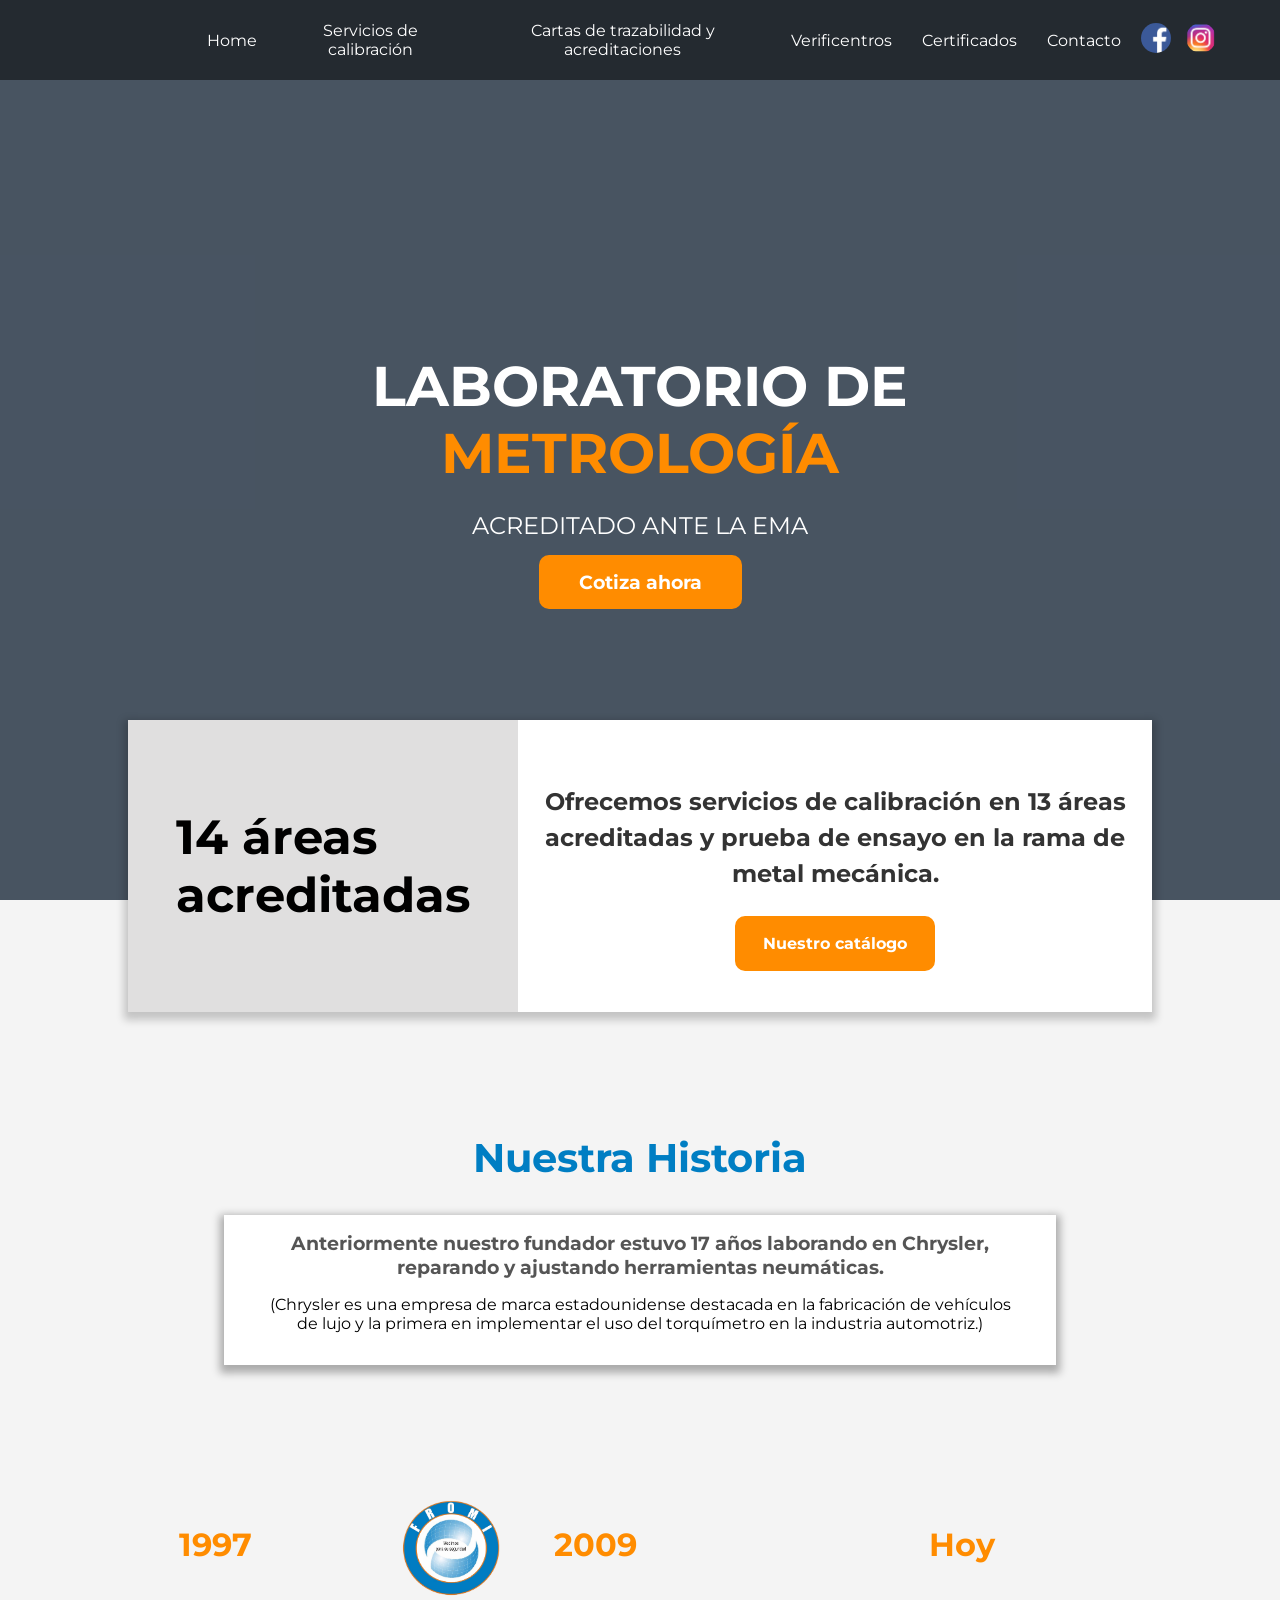
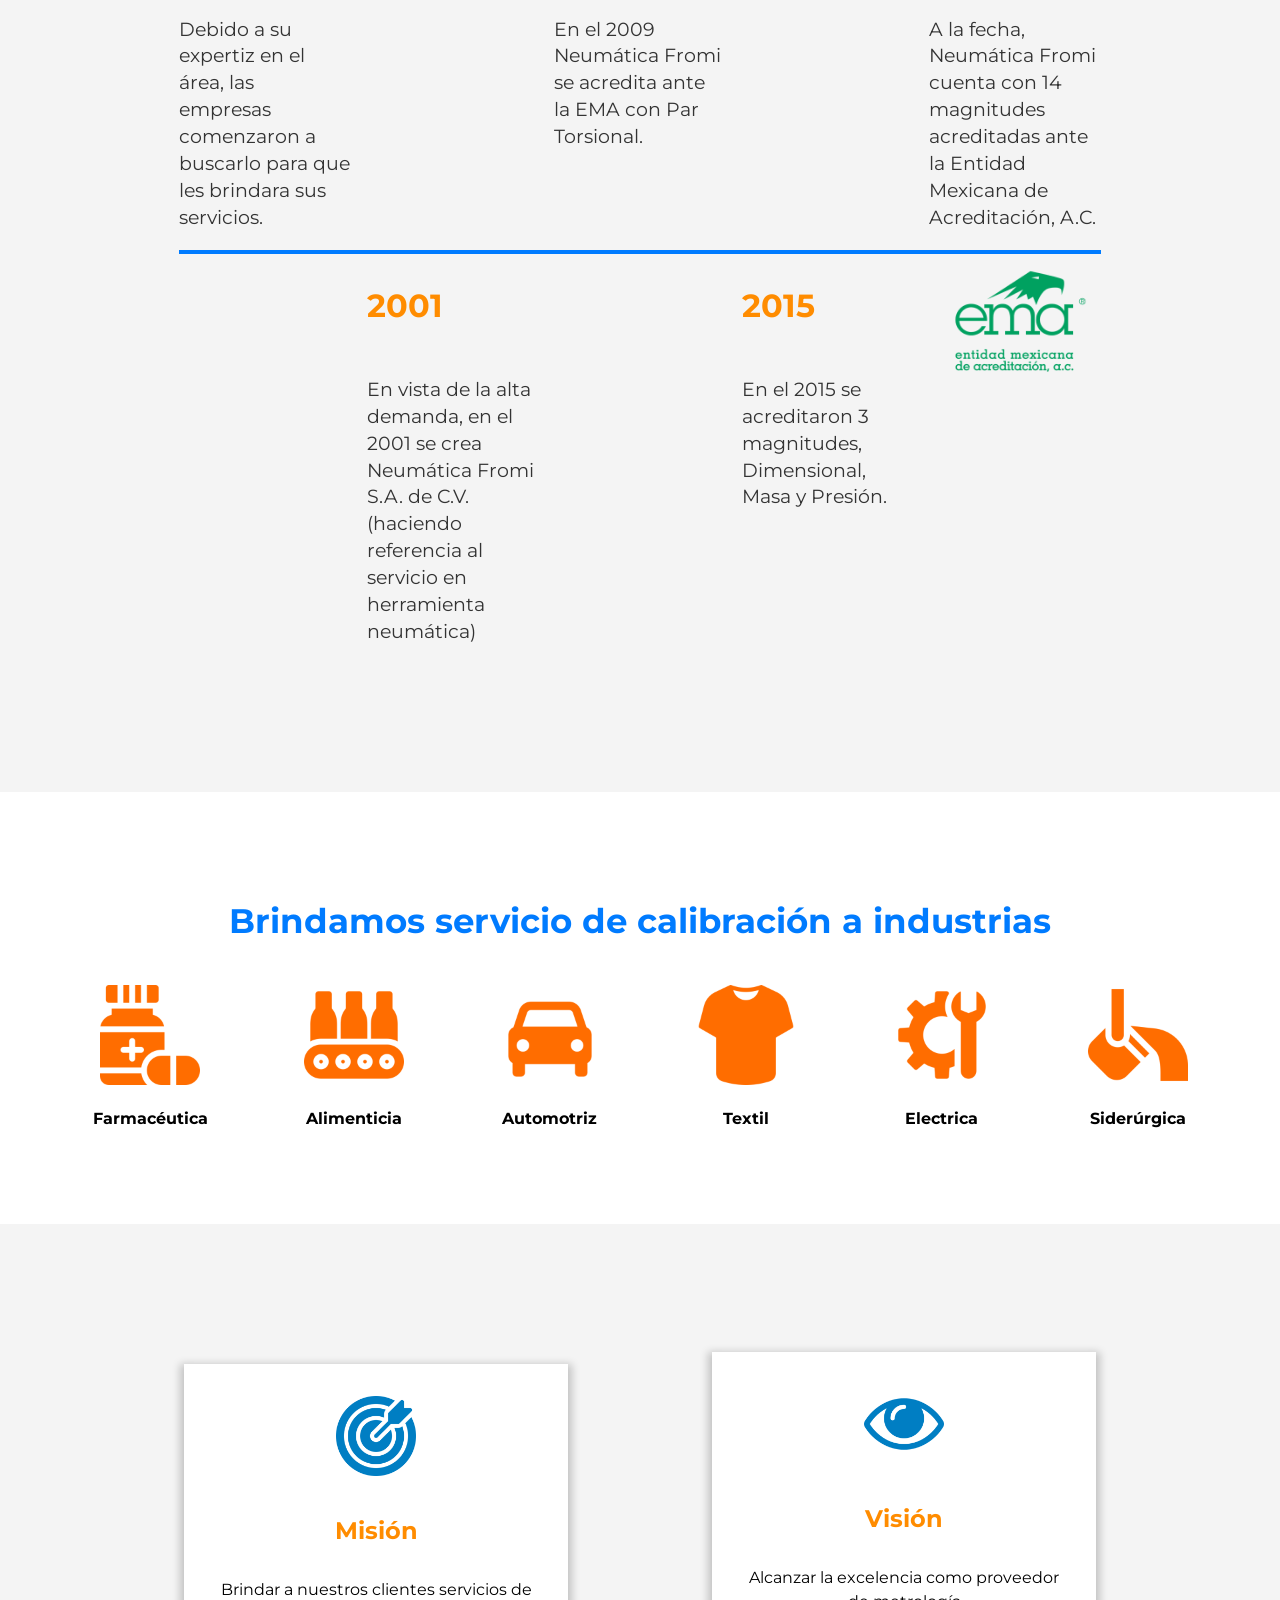
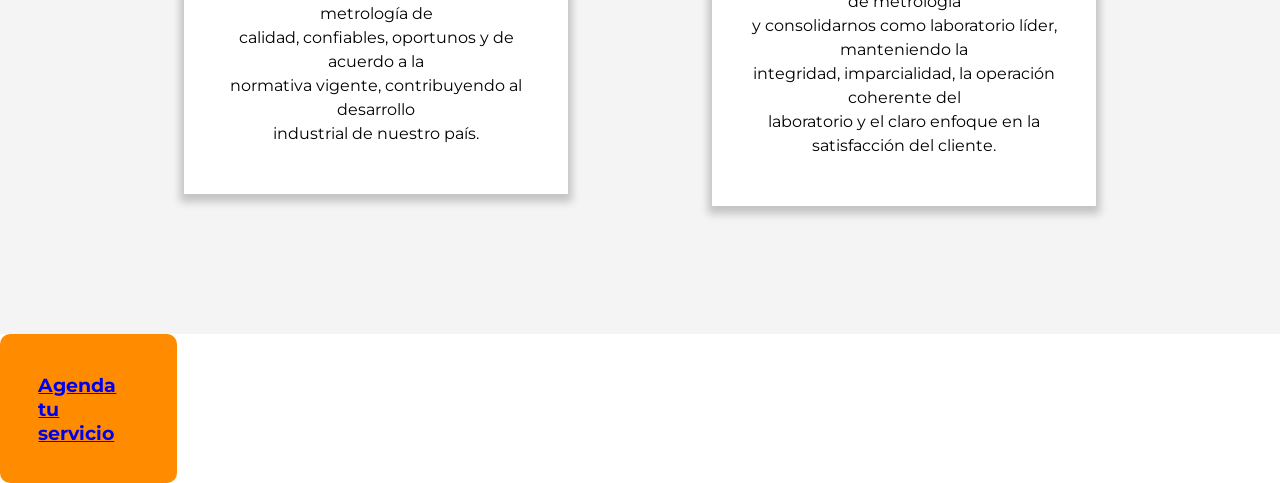
==== HTML/index.html @ ac984aa0 "Se unifican los archivos en una carpeta general" ====
<!DOCTYPE html>
<html lang="en">
  <head>
    <meta charset="UTF-8" />
    <meta name="viewport" content="width=device-width, initial-scale=1.0" />
    <title>Metrología Fromi</title>
    <meta charset="UTF-8" />
    <meta name="viewport" content="width=device-width, initial-scale=1.0" />
    <title>Laboratorio de Metrología</title>
    <link rel="preconnect" href="https://fonts.googleapis.com" />
    <link rel="preconnect" href="https://fonts.gstatic.com" crossorigin />
    <link
      href="https://fonts.googleapis.com/css2?family=Montserrat:wght@400;700&display=swap"
      rel="stylesheet"
    />
    <link rel="stylesheet" href="/CSS/index.css" />
  </head>
  <body>
    <header class="header">
      <div class="logo"></div>
      <nav>
        <ul class="nav-menu">
          <li><a href="/HTML/index.html">Home</a></li>
          <li>
            <a href="/HTML/Servicios_de_Calibración.html"
              >Servicios de calibración</a
            >
          </li>
          <li><a href="#">Cartas de trazabilidad y acreditaciones</a></li>
          <li><a href="#">Verificentros</a></li>
          <li><a href="#">Certificados</a></li>
          <li><a href="#">Contacto</a></li>
        </ul>
      </nav>
      <div class="social-icons">
        <a
          href="https://www.facebook.com/neumaticafromicalibraciones"
          aria-label="Facebook"
        >
          <img src="/resources/FBLogo.png" alt="Icono de Facebook" />
        </a>
        <a
          href="https://www.instagram.com/neumaticafromi/"
          aria-label="Instagram"
        >
          <img src="/resources/LogoInstagram.png" alt="Icono Instagram" />
        </a>
      </div>
    </header>

    <section class="hero">
      <div class="hero-content">
        <h1>LABORATORIO DE <span>METROLOGÍA</span></h1>
        <p>ACREDITADO ANTE LA EMA</p>
        <a href="#" class="btn-quote">Cotiza ahora</a>
      </div>
    </section>

    <section class="accreditations-container">
      <div class="accreditations-box">
        <h2>14 áreas acreditadas</h2>
      </div>
      <div class="catalog-box">
        <p>
          Ofrecemos servicios de calibración en 13 áreas acreditadas y prueba de
          ensayo en la rama de metal mecánica.
        </p>
        <a href="#" class="btn-catalog">Nuestro catálogo</a>
      </div>
    </section>

    <section class="history-section">
      <div class="history-container">
        <h2>Nuestra Historia</h2>
        <div class="history-text-container">
          <p class="history-intro">
            Anteriormente nuestro fundador estuvo 17 años laborando en Chrysler,
            reparando y ajustando herramientas neumáticas.
          </p>
          <p class="history-sub-intro">
            (Chrysler es una empresa de marca estadounidense destacada en la
            fabricación de vehículos <br />
            de lujo y la primera en implementar el uso del torquímetro en la
            industria automotriz.)
          </p>
        </div>
      </div>
    </section>
    <section class="timeline-container">
      <div id="timeline-container-top">
        <div class="timeline-item content">
          <h3>1997</h3>
          <p>
            Debido a su expertiz en el área, las empresas comenzaron a buscarlo
            para que les brindara sus servicios.
          </p>
        </div>
        <div class="timeline-item content">
          <img
            id="fromiLogo"
            src="/resources/Logo Neumatica Fromi.png"
            alt="Logo Neumatica Fromi"
          />
        </div>
        <div class="timeline-item content">
          <h3>2009</h3>
          <p>
            En el 2009 Neumática Fromi se acredita ante la EMA con Par
            Torsional.
          </p>
        </div>
        <div class="timeline-item empty"></div>
        <div class="timeline-item content">
          <h3>Hoy</h3>
          <p>
            A la fecha, Neumática Fromi cuenta con 14 magnitudes acreditadas
            ante la Entidad Mexicana de Acreditación, A.C.
          </p>
        </div>
      </div>

      <div id="timeline-container-bottom">
        <div class="timeline-item empty"></div>
        <div class="timeline-item content">
          <h3>2001</h3>
          <p>
            En vista de la alta demanda, en el 2001 se crea Neumática Fromi S.A.
            de C.V. (haciendo referencia al servicio en herramienta neumática)
          </p>
        </div>
        <div class="timeline-item empty"></div>
        <div class="timeline-item content">
          <h3>2015</h3>
          <p>
            En el 2015 se acreditaron 3 magnitudes, Dimensional, Masa y Presión.
          </p>
        </div>
        <div class="timeline-item content">
          <img id="emmaLogo" src="/resources/logo_emah.png" alt="EMA Logo" />
        </div>
      </div>
    </section>

    <section class="servicios-container">
      <div class="servicios-container-text">
        <h1>Brindamos servicio de calibración a industrias</h1>
      </div>
      <div class="servicios-iconos-container">
        <div class="servicio-item">
          <img src="/resources/Medicinas Icon.png" alt="pastillas" />
          <p>Farmacéutica</p>
        </div>
        <div class="servicio-item">
          <img src="/resources/Botellas Icon.png" alt="botellas" />
          <p>Alimenticia</p>
        </div>
        <div class="servicio-item">
          <img src="/resources/Carro Icon.png" alt="automovil" />
          <p>Automotriz</p>
        </div>
        <div class="servicio-item">
          <img src="/resources/Camiseta Icon.png" alt="camiseta" />
          <p>Textil</p>
        </div>
        <div class="servicio-item">
          <img src="/resources/Engrane Icon.png" alt="engrane" />
          <p>Electrica</p>
        </div>
        <div class="servicio-item">
          <img src="/resources/siderurgia.png" alt="siderurgia" />
          <p>Siderúrgica</p>
        </div>
      </div>
    </section>

    <section class="mision-vision-section">
      <div class="mision-vision-container">
        <div class="mision-box">
          <div class="mision-image-container">
            <img src="/resources/MarkIcon.png" alt="objetivosIcon" />
          </div>
          <h2>Misión</h2>
          <p>
            Brindar a nuestros clientes servicios de metrología de <br />
            calidad, confiables, oportunos y de acuerdo a la <br />
            normativa vigente, contribuyendo al desarrollo <br />
            industrial de nuestro país.
          </p>
        </div>
        <div class="vision-box">
          <div class="vision-image-container">
            <img src="/resources/OjoIcon.png" alt="visionIcon" />
          </div>
          <h2>Visión</h2>
          <p>
            Alcanzar la excelencia como proveedor de metrología <br />
            y consolidarnos como laboratorio líder, manteniendo la <br />
            integridad, imparcialidad, la operación coherente del <br />
            laboratorio y el claro enfoque en la satisfacción del cliente.
          </p>
        </div>
      </div>
      <div class="btn-agendar-container">
        <a href="#" class="btn-agendar">Agenda tu servicio</a>
      </div>
    </section>
  </body>
</html>
---- CSS/index.css ----
body {
  font-family: "Montserrat", sans-serif;
  margin: 0;
  padding: 0;
  box-sizing: border-box;
  color: #fff;
}
.header {
  background-color: rgba(0, 0, 0, 0.5);
  padding: 15px 5%;
  display: flex;
  justify-content: space-between;
  align-items: center;
  position: absolute;
  width: 90%;
  z-index: 1000;
}

.logo {
  background-image: url("./resources/Logo Metrología Fromi 2025 ACTUALIZADO.png");
  background-size: contain;
  background-repeat: no-repeat;
  width: 150px;
  height: 50px;
  display: block;
}

.nav-menu {
  list-style: none;
  margin: 0;
  padding: 0;
  display: flex;
  gap: 30px;
  margin-right: 20px;
  text-align: center;
  align-items: center;
}

.nav-menu li a {
  color: #fff;
  text-decoration: none;
  font-weight: 400;
  transition: color 0.3s ease;
}

.nav-menu li a:hover {
  color: #ff8c00;
  border-top: #fff 1px solid;
  transition: all 0.1s ease;
}

.social-icons {
  display: flex;
  gap: 15px;
}

.social-icons img {
  width: 30px;
  height: 30px;
  border-radius: 78%;
  object-fit: cover;
}

.social-icons a {
  color: #fff;
  font-size: 20px;
  text-decoration: none;
  transition: color 0.3s ease;
}

.social-icons a:hover {
  color: #ff8c00;
}

.hero {
  background-image: url("./resources/INICIO/Banner\ inicio.jpeg");
  background-size: cover;
  background-position: center;
  height: 100vh;
  display: flex;
  justify-content: center;
  align-items: center;
  text-align: center;
  position: relative;
  color: #fff;
}

.hero::before {
  content: "";
  position: absolute;
  top: 0;
  left: 0;
  right: 0;
  bottom: 0;
  background-color: rgba(0, 17, 36, 0.717);
  z-index: 2;
}

.hero-content {
  position: relative;
  z-index: 2;
  max-width: 800px;
  padding: 20px;
  text-align: center;
}

.hero h1 {
  font-size: 3.5em;
  margin-bottom: 10px;
  line-height: 1.2;
  font-weight: 700;
}

.hero h1 span {
  color: #ff8c00;
}

.hero p {
  font-size: 1.5em;
  margin-bottom: 30px;
}

.btn-quote {
  background-color: #ff8c00;
  color: #fff;
  padding: 15px 40px;
  text-decoration: none;
  border-radius: 10px;
  font-size: 1.2em;
  transition: background-color 0.3s ease;
  font-weight: 700;
}

.btn-quote:hover {
  background-color: #e07b00;
}

/* Ambos contenedores hijos de el siguiente tenian que estar posicionados con z-index y el 
padre con position absolute, hero position relative*/
.accreditations-container {
  display: grid;
  grid-template-columns: 1fr 2fr;
  width: 80%;
  height: auto;
  position: absolute;
  top: 80%;
  left: 50%;
  transform: translateX(-50%);
  margin: auto;
  z-index: 2;
  box-shadow: 0 4px 8px 4px rgba(0, 0, 0, 0.2);
}

.accreditations-box {
  background-color: rgb(224, 223, 223);
  color: black;
  text-align: center;
  display: flex;
  align-items: center;
  justify-content: center;
  padding: 3em;
  width: auto;
  height: auto;
}

.accreditations-box h2 {
  font-size: 3rem;
  font-weight: 700;
  text-align: start;
}

.catalog-box {
  background-color: #fff;
  text-align: center;
  display: flex;
  flex-direction: column;
  justify-content: center;
  align-items: center;
  height: auto;
  width: 100%;
}

.catalog-box p {
  color: #333;
  font-size: 1.5em;
  line-height: 1.5;
  font-weight: bold;
}

.btn-catalog {
  background-color: #ff8c00;
  border: 3px solid #ff8c00;
  color: white;
  padding: 10px 25px;
  text-align: center;
  display: flex;
  align-items: center;
  text-decoration: none;
  border-radius: 10px;
  font-weight: 700;
  transition: all 0.3s ease;
  width: auto;
  height: 10%;
}

.btn-catalog:hover {
  color: #ff8c00;
  background-color: transparent;
}

.history-section {
  padding: 200px 20px 0 20px;
  background-color: rgb(244, 244, 244);
  text-align: center;
}

.history-container {
  background-color: rgb(244, 244, 244);
  display: flex;
  flex-direction: column;
  align-items: center;
}

.history-text-container {
  background-color: white;
  box-shadow: 0 4px 8px 4px rgba(0, 0, 0, 0.3);
  padding: 1em;
  width: auto;
}

.history-section h2 {
  font-size: 2.5em;
  font-weight: 700;
  color: rgb(0, 126, 195);
}

.history-intro {
  font-size: 1.2em;
  color: #555;
  max-width: 800px;
  margin: 0 auto 10px;
  font-weight: bold;
}

.history-sub-intro {
  font-style: normal;
  color: black;
}

/* Estilos de la línea de tiempo */

#fromiLogo {
  width: 70%;
  height: auto;
  object-fit: cover;
}

#emmaLogo {
  width: 100%;
  height: auto;
  object-fit: cover;
}

/* Contenedor principal de la línea de tiempo */

.timeline-container {
  color: black;
  display: flex;
  flex-direction: column;
  padding: 8em;
  display: grid;
  grid-template-columns: 1fr;
  z-index: 1;
  background-color: rgb(244, 244, 244);
}

.timeline-item.content,
.timeline-item.empty {
  display: flex;
  text-align: start;
  align-items: start;
  justify-content: start;
  flex-direction: column;
}

.timeline-item.content h3 {
  color: #ff8c00;
  font-size: 2em;
}

.timeline-item.content p {
  font-size: 1.2em;
  color: #333;
  line-height: 1.4;
}

.timeline-item.content img {
  max-width: 100%;
  height: auto;
  align-self: center;
}

#timeline-container-top,
#timeline-container-bottom {
  display: flex;
  display: grid;
  grid-template-columns: repeat(5, 1fr);
  grid-auto-flow: column;
  gap: 1em;
  margin: 0 auto;
  width: 90%;
}

#timeline-container-top {
  border-bottom: #007bff 2.5px solid;
}

#timeline-container-bottom {
  border-top: #007bff 2.5px solid;
}

.servicios-container {
  display: flex;
  justify-content: center;
  align-items: center;
  flex-direction: column;
  background-color: white;
  gap: 1em;
  padding: 5em;
}

.servicios-container-text {
  color: #007bff;
  font-size: 1.4em;
}

.servicio-item {
  display: flex;
  flex-direction: column;
  align-items: center;
  justify-content: center;
  text-align: center;
  gap: 0.5em;
}

.servicio-item p {
  font-size: 1em;
}

.servicios-iconos-container {
  display: flex;
  flex-direction: row;
  align-items: center;
  justify-content: center;
  display: grid;
  grid-template-columns: repeat(6, 1fr);
  width: 50vw;
  gap: 6em;
  background-color: white;
  text-align: center;
}

.servicios-iconos-container img {
  object-fit: cover;
  width: 100px;
}

.servicios-iconos-container img [src="/resources/siderurgia.png"] {
  width: 20px;
}

.servicios-iconos-container p {
  font-weight: 700;
  color: black;
}

.mision-vision-container {
  background-color: rgb(244, 244, 244);
  display: flex;
  flex-direction: row;
  justify-content: center;
  align-items: center;
  padding: 8em 0;
  gap: 9em;
  color: black;
}

.mision-box,
.vision-box {
  background-color: white;
  box-shadow: 0 4px 8px 4px rgba(0, 0, 0, 0.2);
  padding: 2em;
  color: black;
  display: flex;
  flex-direction: column;
  align-items: center;
  text-align: center;
  width: 25%;
  line-height: 1.5em;
}

.mision-box h2,
.vision-box h2 {
  color: #ff8c00;
}

.mision-box img,
.vision-box img {
  width: 80px;
  height: 80px;
  object-fit: cover;
  margin-bottom: 1em;
}

.btn-agendar-container {
  background-color: #ff8c00;
  color: #fff;
  padding: 2em;
  text-decoration: none;
  border-radius: 10px;
  width: 100px;
  font-size: 1.2em;
  transition: background-color 0.3s ease;
  font-weight: 700;
  display: flex;
  justify-content: center;
  align-items: center;
}
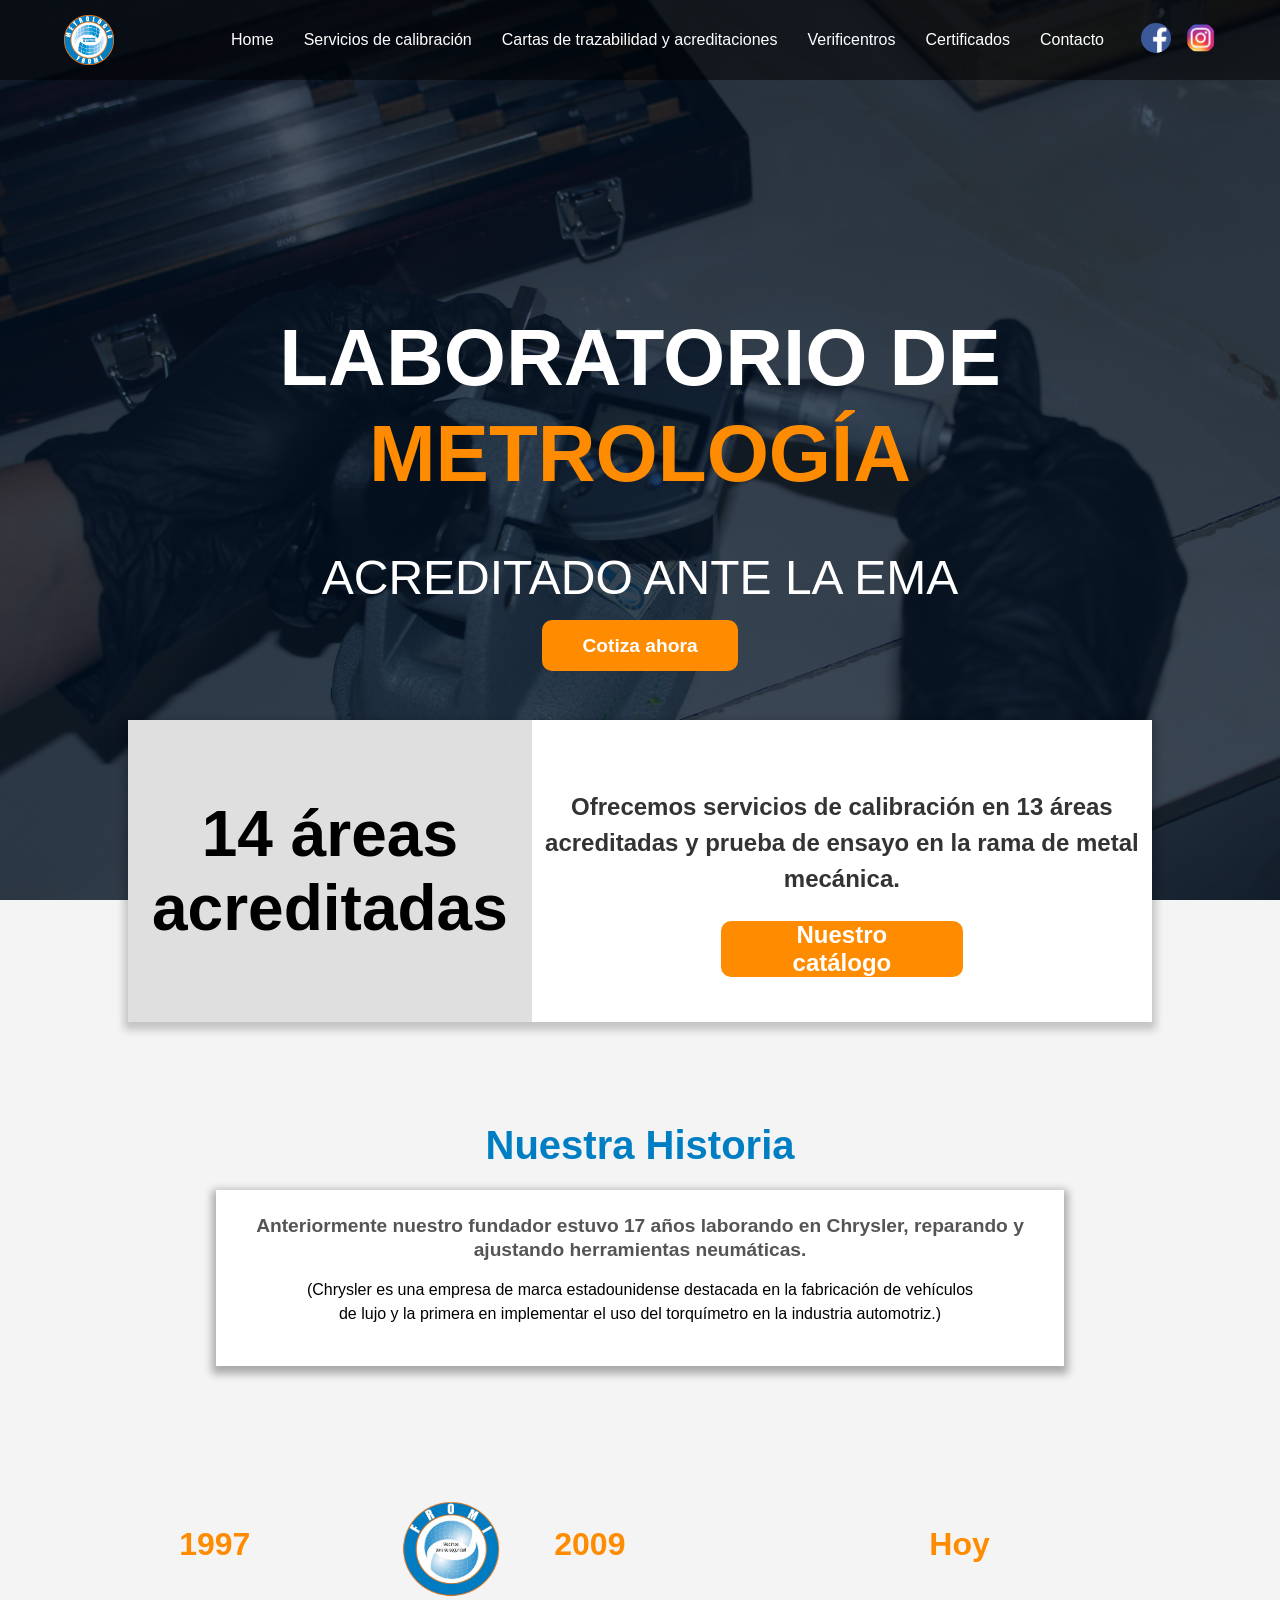
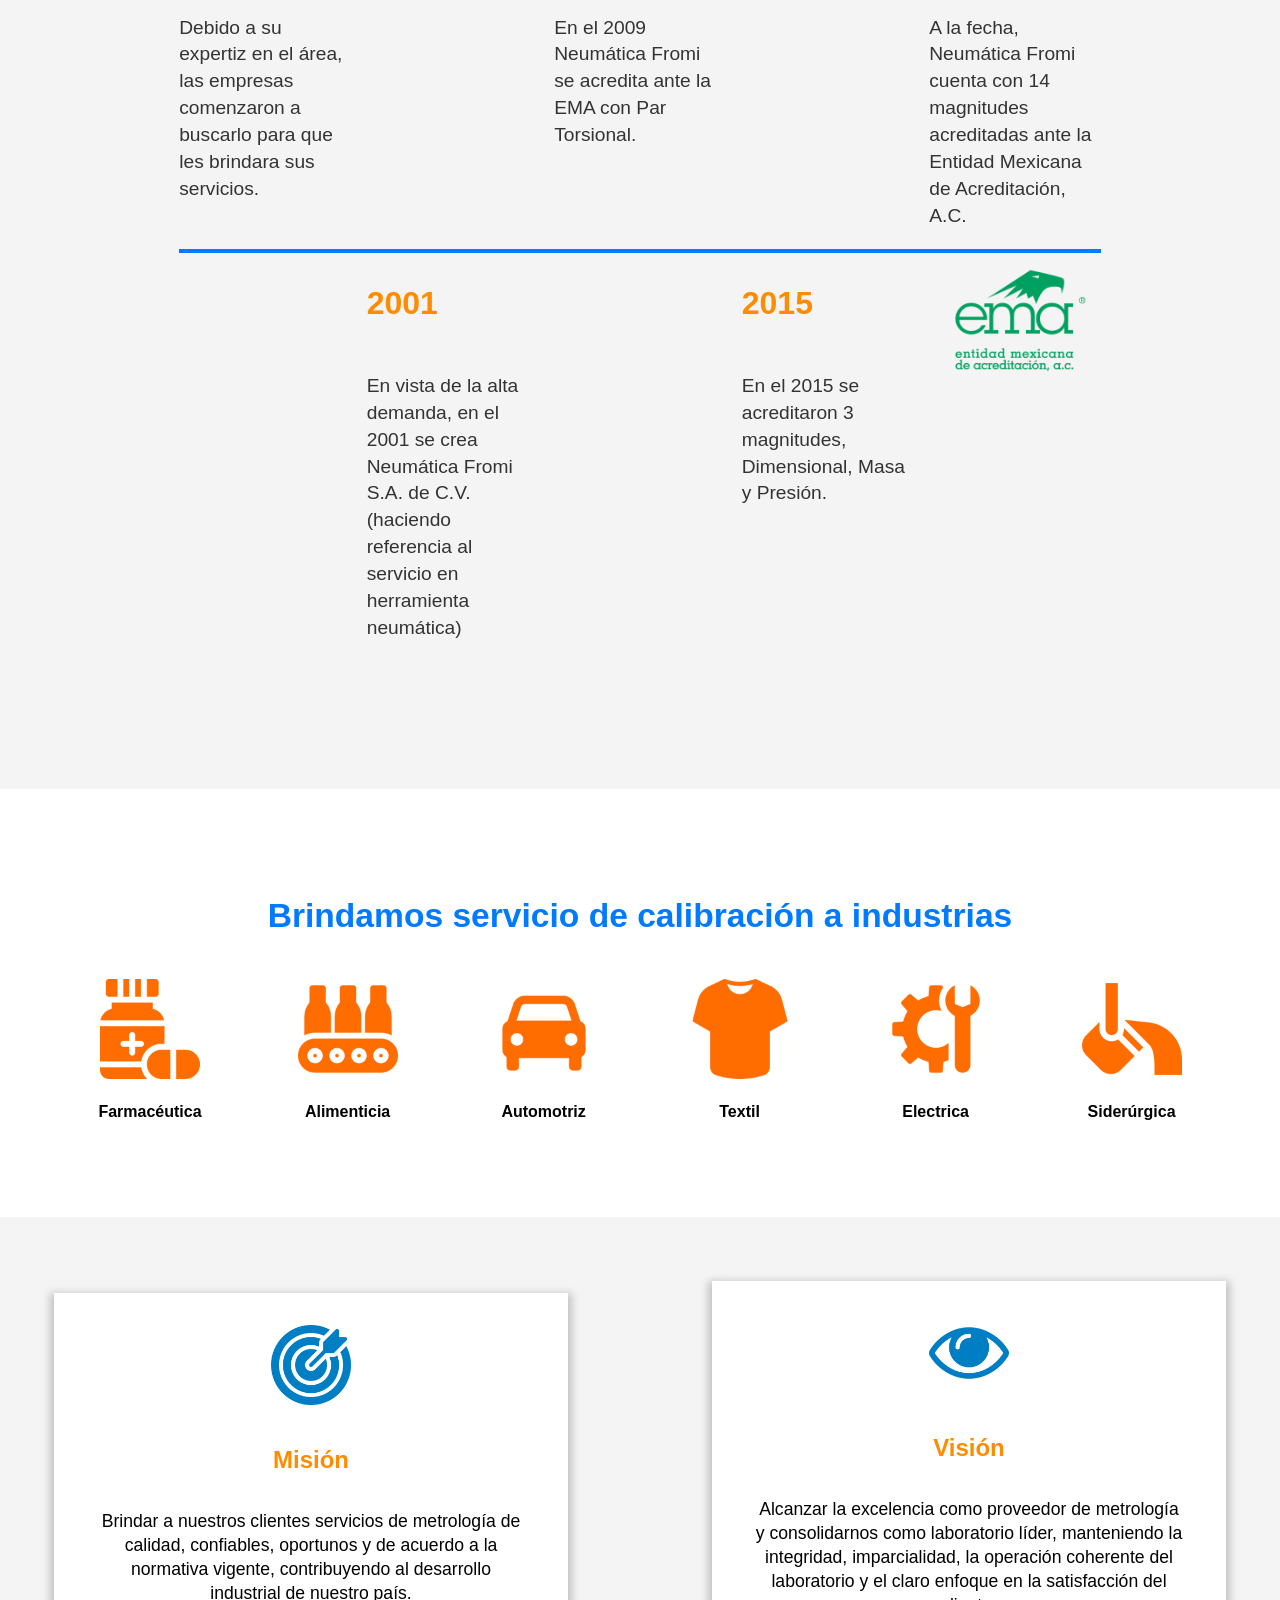
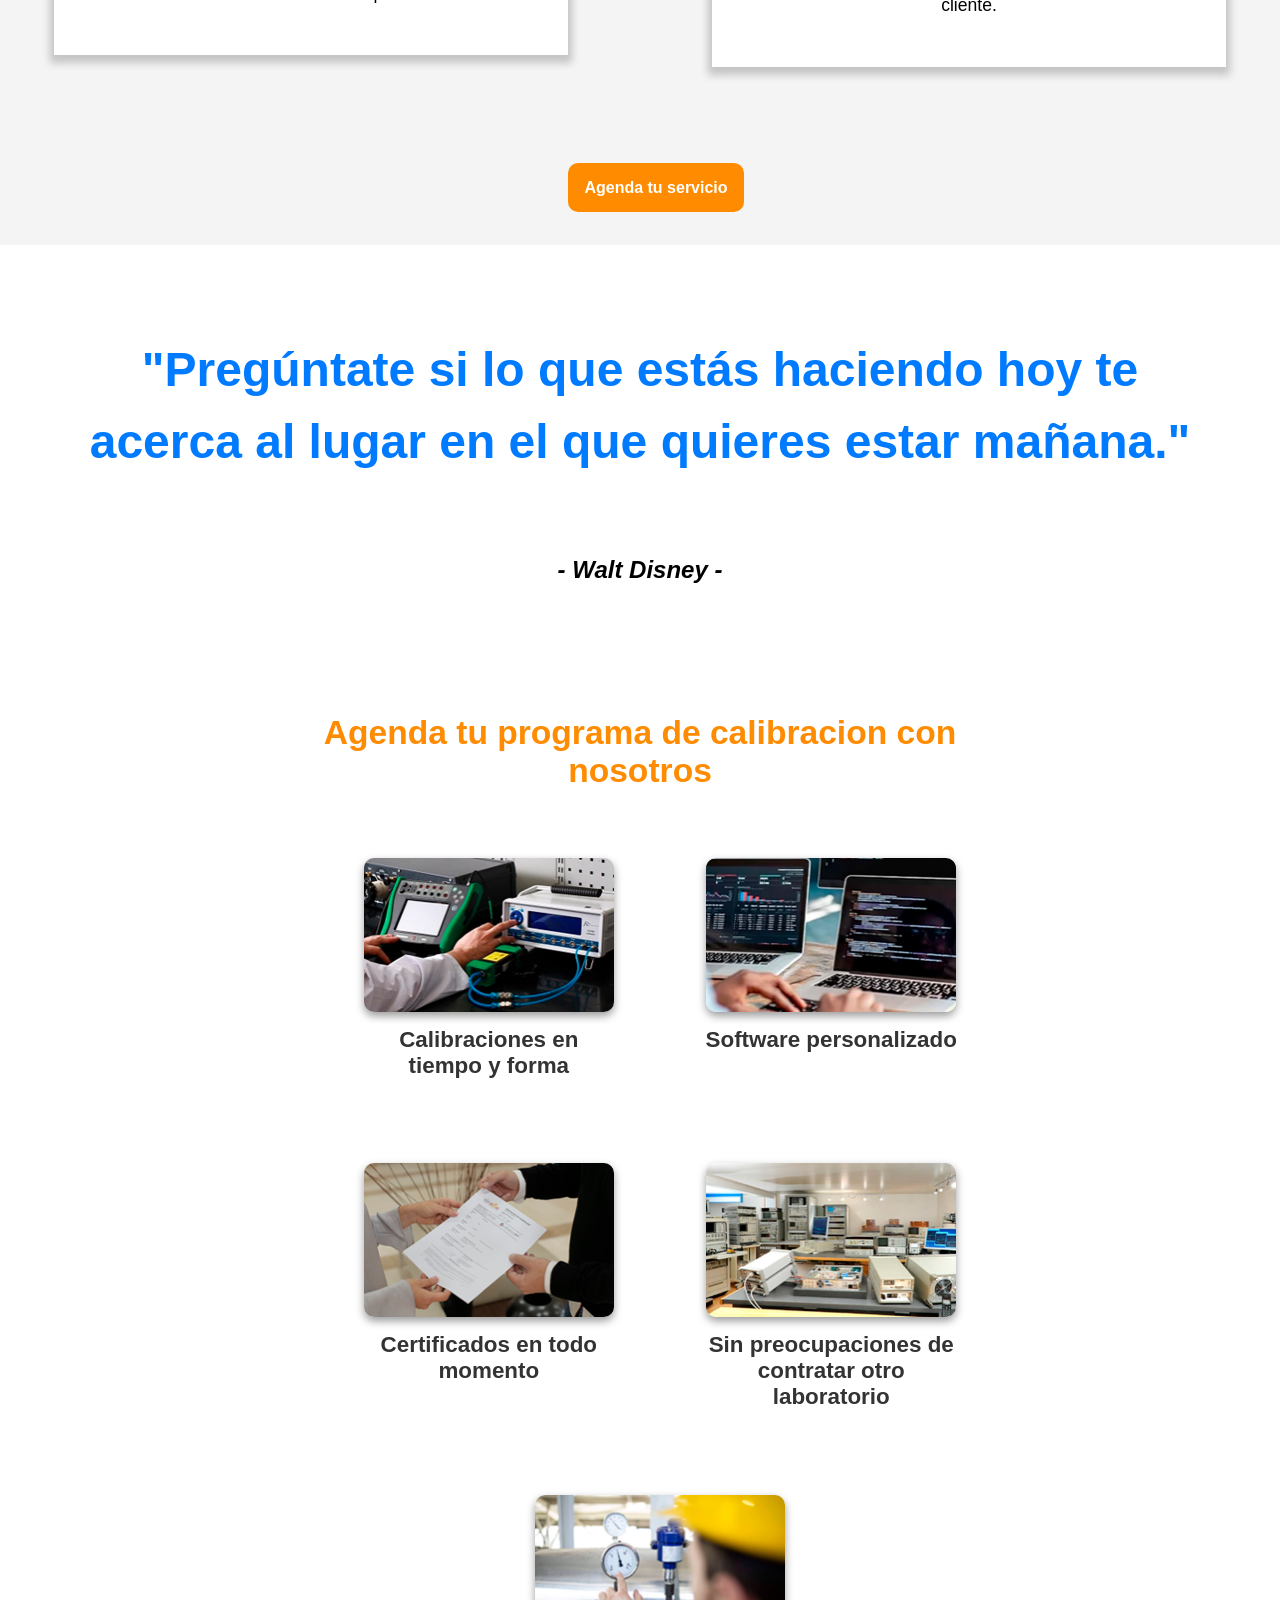
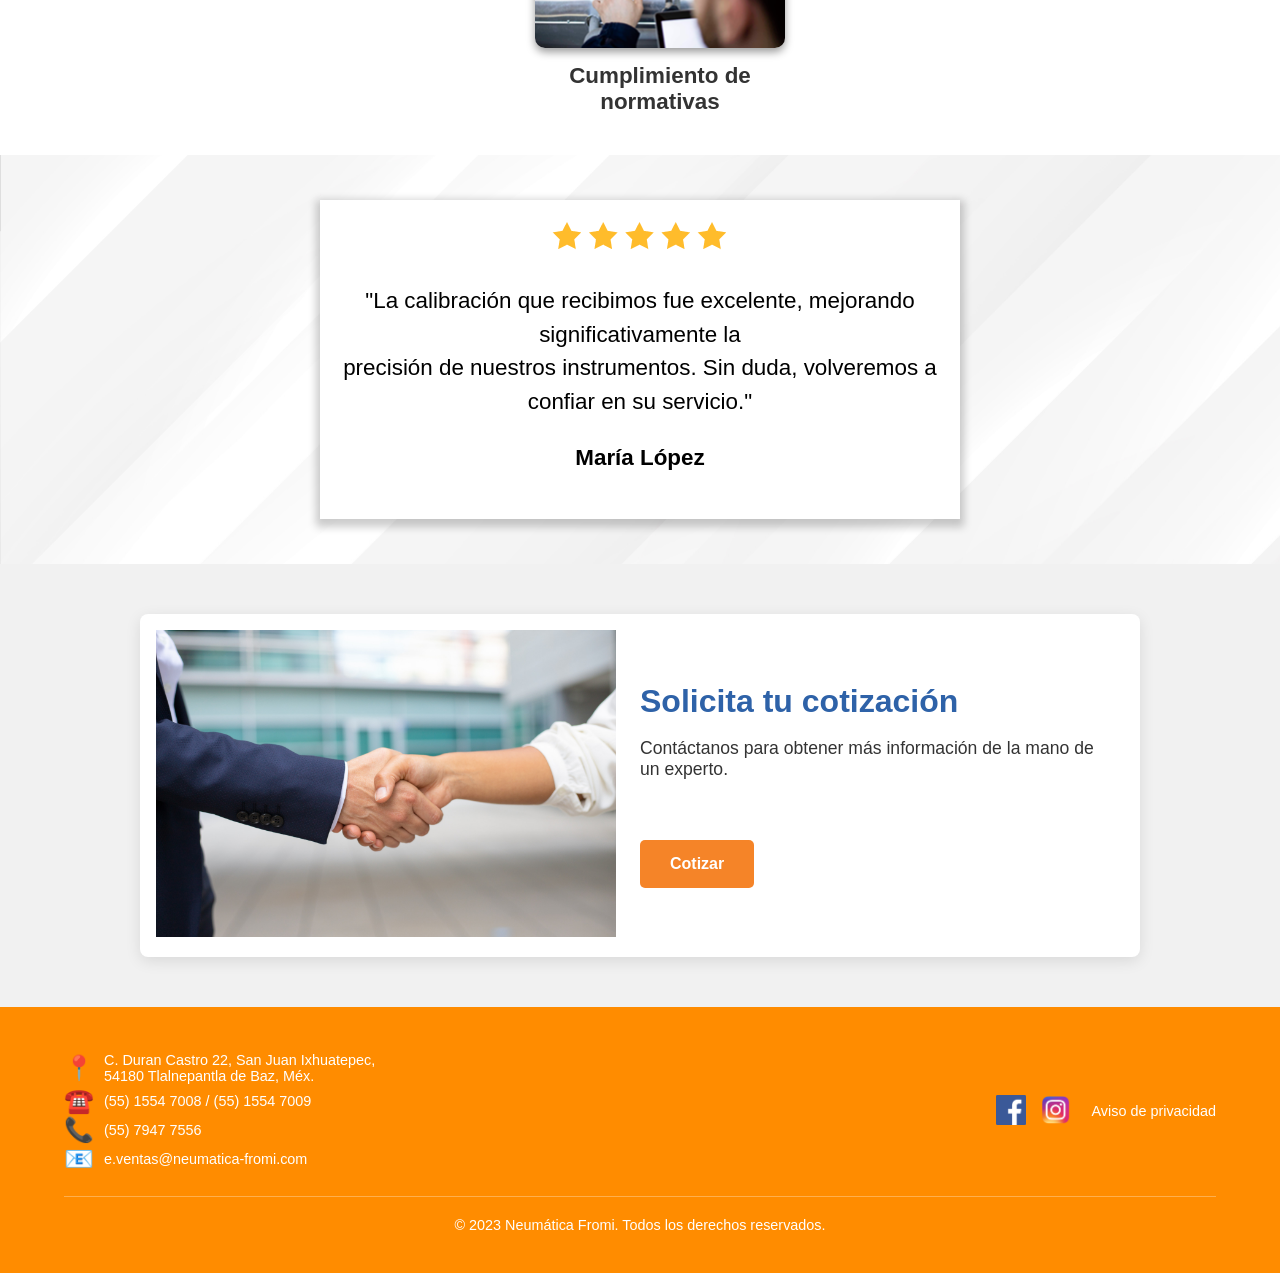
==== commit 0385a3fd: "Se mejoraron los estilos CSS y HTML terminado" ====
--- a/HTML/index.html
+++ b/HTML/index.html
@@ -11,7 +11,7 @@
     <link rel="preconnect" href="https://fonts.gstatic.com" crossorigin />
     <link
       href="https://fonts.googleapis.com/css2?family=Montserrat:wght@400;700&display=swap"
-      rel="stylesheet"
+      rel="/CSS"
     />
     <link rel="stylesheet" href="/CSS/index.css" />
   </head>
@@ -200,9 +200,98 @@
           </p>
         </div>
       </div>
-      <div class="btn-agendar-container">
-        <a href="#" class="btn-agendar">Agenda tu servicio</a>
-      </div>
-    </section>
+      <div class="btn-agendar-section">
+        <div class="btn-agendar-container">
+          <a href="#" class="btn-agendar">Agenda tu servicio</a>
+        </div>
+      </div>
+    </section>
+
+    <section class="lema-section">
+      <div class="lema-container">
+        <img src="" alt="" />
+        <h2>
+          "Pregúntate si lo que estás haciendo hoy te <br />
+          acerca al lugar en el que quieres estar mañana." <br />
+         <p> <i> - Walt Disney - </i></p>
+        </h2>
+      </div>
+    </section>
+
+
+    <section class="programa-calibracion-section">
+      <div class="programa-calibracion-container">
+        <h2>Agenda tu programa de calibracion con nosotros</h2>
+        <div class="programa-calibracion-imgtext-container">
+          <div class="item-programa">
+            <img src="/resources/INICIO/programa-imagen-1.png" alt="">
+            <p>Calibraciones en tiempo y forma</p>
+          </div>
+          <div class="item-programa">
+            <img src="/resources/INICIO/programa-imagen-2.png" alt="">
+            <p>Software personalizado</p>
+          </div>
+          <div class="item-programa">
+            <img src="/resources/INICIO/programa-imagen 3.png" alt="">
+            <p>Certificados en todo momento</p>
+          </div>
+          <div class="item-programa">
+            <img src="/resources/INICIO/programa-imagen-4.png" alt="">
+            <p>Sin preocupaciones de contratar otro laboratorio</p>
+          </div>
+          <div class="item-programa">
+            <img src="/resources/INICIO/programa-imagen 5.png" alt="">
+            <p>Cumplimiento de normativas</p>
+          </div>
+      </div>
+    </section>
+
+    
+
+    <section class="comentarios-section">
+      <div class="comentarios-container">
+        <div class="comentarios-tarjeta-container">
+        <img src="/resources/Estrellas.png" alt="estrellas">
+        <p>"La calibración que recibimos fue excelente, mejorando significativamente la <br> 
+          precisión de nuestros instrumentos. Sin duda, volveremos a confiar en su servicio."</p>
+          <h3>María López</h3>
+          </div>
+          </div>
+      </div>
+    </section>
+
+     <section class="quote-section">
+      <div class="quote-container">
+        <div class="image-container">
+          <img src="/resources/apreton de manos.jpg" alt="Apretón de manos" />
+        </div>
+        <div class="text-container">
+          <h2>Solicita tu cotización</h2>
+          <p>
+            Contáctanos para obtener más información de la mano de un experto.
+          </p>
+          <a href="#" class="btn-primary">Cotizar</a>
+        </div>
+      </div>
+    </section>
+    
+        <footer class="footer">
+      <div class="footer-content">
+        <div class="contact-info">
+          <p><span>📍</span>C. Duran Castro 22, San Juan Ixhuatepec,<br>54180 Tlalnepantla de Baz, Méx.</p>
+          <p><span>☎️</span>(55) 1554 7008 / (55) 1554 7009</p>
+          <p><span>📞</span>(55) 7947 7556</p>
+          <p><span>📧</span>e.ventas@neumatica-fromi.com</p>
+        </div>
+        <div class="footer-social-icons">
+          <a href="https://www.facebook.com/neumaticafromicalibraciones" aria-label="Facebook"><img src="/resources/FBLogo.png" alt="Facebook"></a>
+          <a href="https://www.instagram.com/neumaticafromi/" aria-label="Instagram"><img src="/resources/LogoInstagram.png" alt="Instagram"></a>
+          <p>Aviso de privacidad</p>
+        </div>
+      </div>
+      <div class="copyright">
+        © 2023 Neumática Fromi. Todos los derechos reservados.
+      </div>
+    </footer>
   </body>
 </html>
--- a/CSS/index.css
+++ b/CSS/index.css
@@ -1,3 +1,12 @@
+:root {
+  --primary-color: #2e62a8;
+  --secondary-color: #f1f1f1;
+  --text-dark: #333;
+  --text-light: #fff;
+  --card-bg: #e0e0e0;
+  --card-border: #cccccc;
+  --orange-btn: #f58428;
+}
 body {
   font-family: "Montserrat", sans-serif;
   margin: 0;
@@ -17,7 +26,7 @@
 }
 
 .logo {
-  background-image: url("./resources/Logo Metrología Fromi 2025 ACTUALIZADO.png");
+  background-image: url("/resources/Logo\ Metrología\ Fromi\ 2025\ ACTUALIZADO.png");
   background-size: contain;
   background-repeat: no-repeat;
   width: 150px;
@@ -73,7 +82,7 @@
 }
 
 .hero {
-  background-image: url("./resources/INICIO/Banner\ inicio.jpeg");
+  background-image: url("/resources/INICIO/Banner\ inicio.jpeg");
   background-size: cover;
   background-position: center;
   height: 100vh;
@@ -105,7 +114,7 @@
 }
 
 .hero h1 {
-  font-size: 3.5em;
+  font-size: 5em;
   margin-bottom: 10px;
   line-height: 1.2;
   font-weight: 700;
@@ -116,7 +125,7 @@
 }
 
 .hero p {
-  font-size: 1.5em;
+  font-size: 3em;
   margin-bottom: 30px;
 }
 
@@ -132,7 +141,9 @@
 }
 
 .btn-quote:hover {
-  background-color: #e07b00;
+  background-color: transparent;
+  color: #ff8c00;
+  border: 2px solid #ff8c00;
 }
 
 /* Ambos contenedores hijos de el siguiente tenian que estar posicionados con z-index y el 
@@ -158,15 +169,18 @@
   display: flex;
   align-items: center;
   justify-content: center;
-  padding: 3em;
+  padding: 1.5em;
   width: auto;
   height: auto;
 }
 
 .accreditations-box h2 {
-  font-size: 3rem;
+  font-size: 4em;
   font-weight: 700;
-  text-align: start;
+  text-align: center;
+}
+
+.accreditations-box h2 {
 }
 
 .catalog-box {
@@ -199,8 +213,13 @@
   border-radius: 10px;
   font-weight: 700;
   transition: all 0.3s ease;
-  width: auto;
+  width: 30%;
   height: 10%;
+}
+
+.catalog-box a {
+  justify-content: center;
+  font-size: 1.5em;
 }
 
 .btn-catalog:hover {
@@ -219,6 +238,7 @@
   display: flex;
   flex-direction: column;
   align-items: center;
+  line-height: 1.5em;
 }
 
 .history-text-container {
@@ -226,6 +246,7 @@
   box-shadow: 0 4px 8px 4px rgba(0, 0, 0, 0.3);
   padding: 1em;
   width: auto;
+  padding: 1.5em;
 }
 
 .history-section h2 {
@@ -380,7 +401,7 @@
   flex-direction: row;
   justify-content: center;
   align-items: center;
-  padding: 8em 0;
+  padding: 4em 0;
   gap: 9em;
   color: black;
 }
@@ -395,13 +416,18 @@
   flex-direction: column;
   align-items: center;
   text-align: center;
-  width: 25%;
+  width: 450px;
   line-height: 1.5em;
 }
 
 .mision-box h2,
 .vision-box h2 {
   color: #ff8c00;
+}
+
+.mision-box p,
+.vision-box p {
+  font-size: 1.1em;
 }
 
 .mision-box img,
@@ -413,16 +439,332 @@
 }
 
 .btn-agendar-container {
-  background-color: #ff8c00;
   color: #fff;
   padding: 2em;
   text-decoration: none;
   border-radius: 10px;
-  width: 100px;
-  font-size: 1.2em;
+  font-size: 1em;
   transition: background-color 0.3s ease;
   font-weight: 700;
-  display: flex;
-  justify-content: center;
-  align-items: center;
-}
+  text-align: center;
+}
+
+.btn-agendar-container p {
+  text-decoration: none;
+}
+
+.btn-agendar-section {
+  display: flex;
+  justify-content: center;
+  align-items: center;
+  padding: 5em 0;
+  width: 100%;
+  background-color: rgb(244, 244, 244);
+  padding: 1em;
+}
+
+.btn-agendar-section a {
+  background-color: #ff8c00;
+  padding: 1em;
+  border-radius: 10px;
+  text-decoration: none;
+  color: white;
+  transition: background-color 0.3s, color 0.3s;
+}
+
+.btn-agendar-section a:hover {
+  background-color: white;
+  color: #ff8c00;
+  border: 2px solid #ff8c00;
+}
+
+.lema-section {
+  background-color: url("/resources/fondoimagenlema.png");
+}
+
+.lema-container {
+  padding: 2em 0;
+  text-align: center;
+  color: black;
+  font-weight: bold;
+}
+
+.lema-container h2 {
+  color: #007bff;
+  font-size: 3em;
+  line-height: 1.5em;
+}
+
+.lema-container p {
+  color: black;
+}
+
+.lema-container i {
+  color: black;
+  font-size: 0.5em;
+}
+.comentarios-section {
+  background-image: url("/resources/textura.png");
+}
+
+.comentarios-container {
+  display: flex;
+  flex-direction: column;
+  align-items: center;
+  justify-content: center;
+  padding: 5em 2em;
+  gap: 2em;
+  text-align: center;
+  color: black;
+  line-height: 1.5em;
+  padding: 2em;
+  font-size: 1.4em;
+}
+
+.comentarios-tarjeta-container {
+  background-color: white;
+  box-shadow: 0 4px 8px 4px rgba(0, 0, 0, 0.2);
+  padding: 1em;
+  width: 50%;
+  text-align: center;
+}
+
+.comentarios-tarjeta-container h3 {
+  font-size: 1em;
+}
+
+.programa-calibracion-section {
+  display: flex;
+  justify-content: center;
+  color: #ff8c00;
+  align-self: center;
+}
+
+.programa-calibracion-container {
+  width: 50%;
+  text-align: center;
+  font-size: 1.4em;
+}
+
+.programa-calibracion-imgtext-container {
+  display: flex;
+  flex-wrap: wrap;
+  justify-content: center;
+  align-items: flex-start;
+  gap: 20px;
+  padding: 20px;
+  width: 100%;
+  gap: 2em;
+}
+
+.programa-calibracion-imgtext-container img {
+  width: 100%;
+  height: auto;
+  object-fit: cover;
+}
+
+.item-programa {
+  display: flex;
+  flex-direction: column;
+  align-items: center;
+  text-align: center;
+  padding: 20px;
+  flex: 1 1 250px;
+  max-width: 300px;
+}
+
+.item-programa img {
+  width: 100%;
+  max-width: 250px;
+  height: auto;
+  border-radius: 10px;
+  margin-bottom: 15px;
+  box-shadow: 0 4px 8px rgba(0, 0, 0, 0.4);
+}
+
+.item-programa p {
+  font-size: 1em;
+  color: #333;
+  margin: 0;
+  font-weight: bold;
+}
+
+/* Sección de Cotización */
+.quote-section {
+  padding: 50px 5%;
+  background-color: var(--secondary-color);
+}
+
+.quote-container {
+  display: flex;
+  align-items: center;
+  background-color: var(--text-light);
+  border-radius: 8px;
+  box-shadow: 0 4px 15px rgba(0, 0, 0, 0.1);
+  max-width: 1000px;
+  margin: 0 auto;
+  overflow: hidden;
+}
+
+.quote-container .image-container {
+  flex: 1;
+  max-width: 50%;
+}
+
+.quote-container .image-container img {
+  padding: 1em;
+  width: 100%;
+  height: auto;
+  object-fit: cover;
+}
+
+.quote-container .text-container {
+  flex: 1;
+  padding: 40px;
+  text-align: left;
+}
+
+.quote-container h2 {
+  color: var(--primary-color);
+  font-size: 2rem;
+  margin-top: 0;
+  margin-bottom: 10px;
+}
+
+.quote-container p {
+  color: var(--text-dark);
+  font-size: 1.1rem;
+  margin-bottom: 20px;
+}
+
+.btn-primary {
+  display: inline-block;
+  padding: 15px 30px;
+  margin-top: 40px;
+  background-color: var(--orange-btn);
+  color: var(--text-light);
+  text-decoration: none;
+  font-weight: 700;
+  border-radius: 5px;
+  transition: background-color 0.3s ease;
+}
+
+.btn-primary:hover {
+  background-color: #d16e20;
+}
+
+.footer {
+  background-color: #ff8c00;
+  color: var(--text-light);
+  padding: 40px 5%;
+  font-size: 0.9rem;
+}
+
+.footer-content {
+  display: flex;
+  justify-content: space-between;
+  align-items: center;
+  max-width: 1200px;
+  margin: 0 auto;
+  padding-bottom: 20px;
+  border-bottom: 1px solid rgba(255, 255, 255, 0.3);
+}
+
+.contact-info p {
+  margin: 5px 0;
+  display: flex;
+  align-items: center;
+}
+
+.contact-info p span {
+  font-size: 1.5rem;
+  margin-right: 10px;
+  line-height: 1;
+}
+
+.footer-social-icons {
+  display: flex;
+  align-items: center;
+}
+
+.footer-social-icons a img {
+  width: 30px;
+  height: 30px;
+  margin-left: 15px;
+}
+
+.footer-social-icons p {
+  margin-left: 20px;
+}
+
+.copyright {
+  text-align: center;
+  padding-top: 20px;
+}
+
+@media (max-width: 768px) {
+  .header {
+    flex-direction: column;
+    height: auto;
+    padding: 10px 5%;
+  }
+
+  .nav-menu {
+    flex-wrap: wrap;
+    justify-content: center;
+    margin-top: 10px;
+  }
+
+  .nav-menu li {
+    margin: 5px 10px;
+  }
+
+  .social-icons {
+    margin-top: 10px;
+  }
+
+  .services-grid,
+  .metrology-grid {
+    grid-template-columns: 1fr;
+  }
+
+  .banner h1 {
+    font-size: 2rem;
+  }
+
+  .banner p {
+    font-size: 1rem;
+  }
+
+  .quote-container {
+    flex-direction: column;
+  }
+
+  .quote-container .image-container,
+  .quote-container .text-container {
+    max-width: 100%;
+    text-align: center;
+  }
+
+  .quote-container .image-container img {
+    height: 200px;
+  }
+
+  .footer-content {
+    flex-direction: column;
+    text-align: center;
+  }
+
+  .footer-social-icons {
+    margin-top: 20px;
+    flex-direction: column;
+  }
+
+  .footer-social-icons a {
+    margin: 10px 0;
+  }
+
+  .footer-social-icons p {
+    margin: 10px 0;
+  }
+}
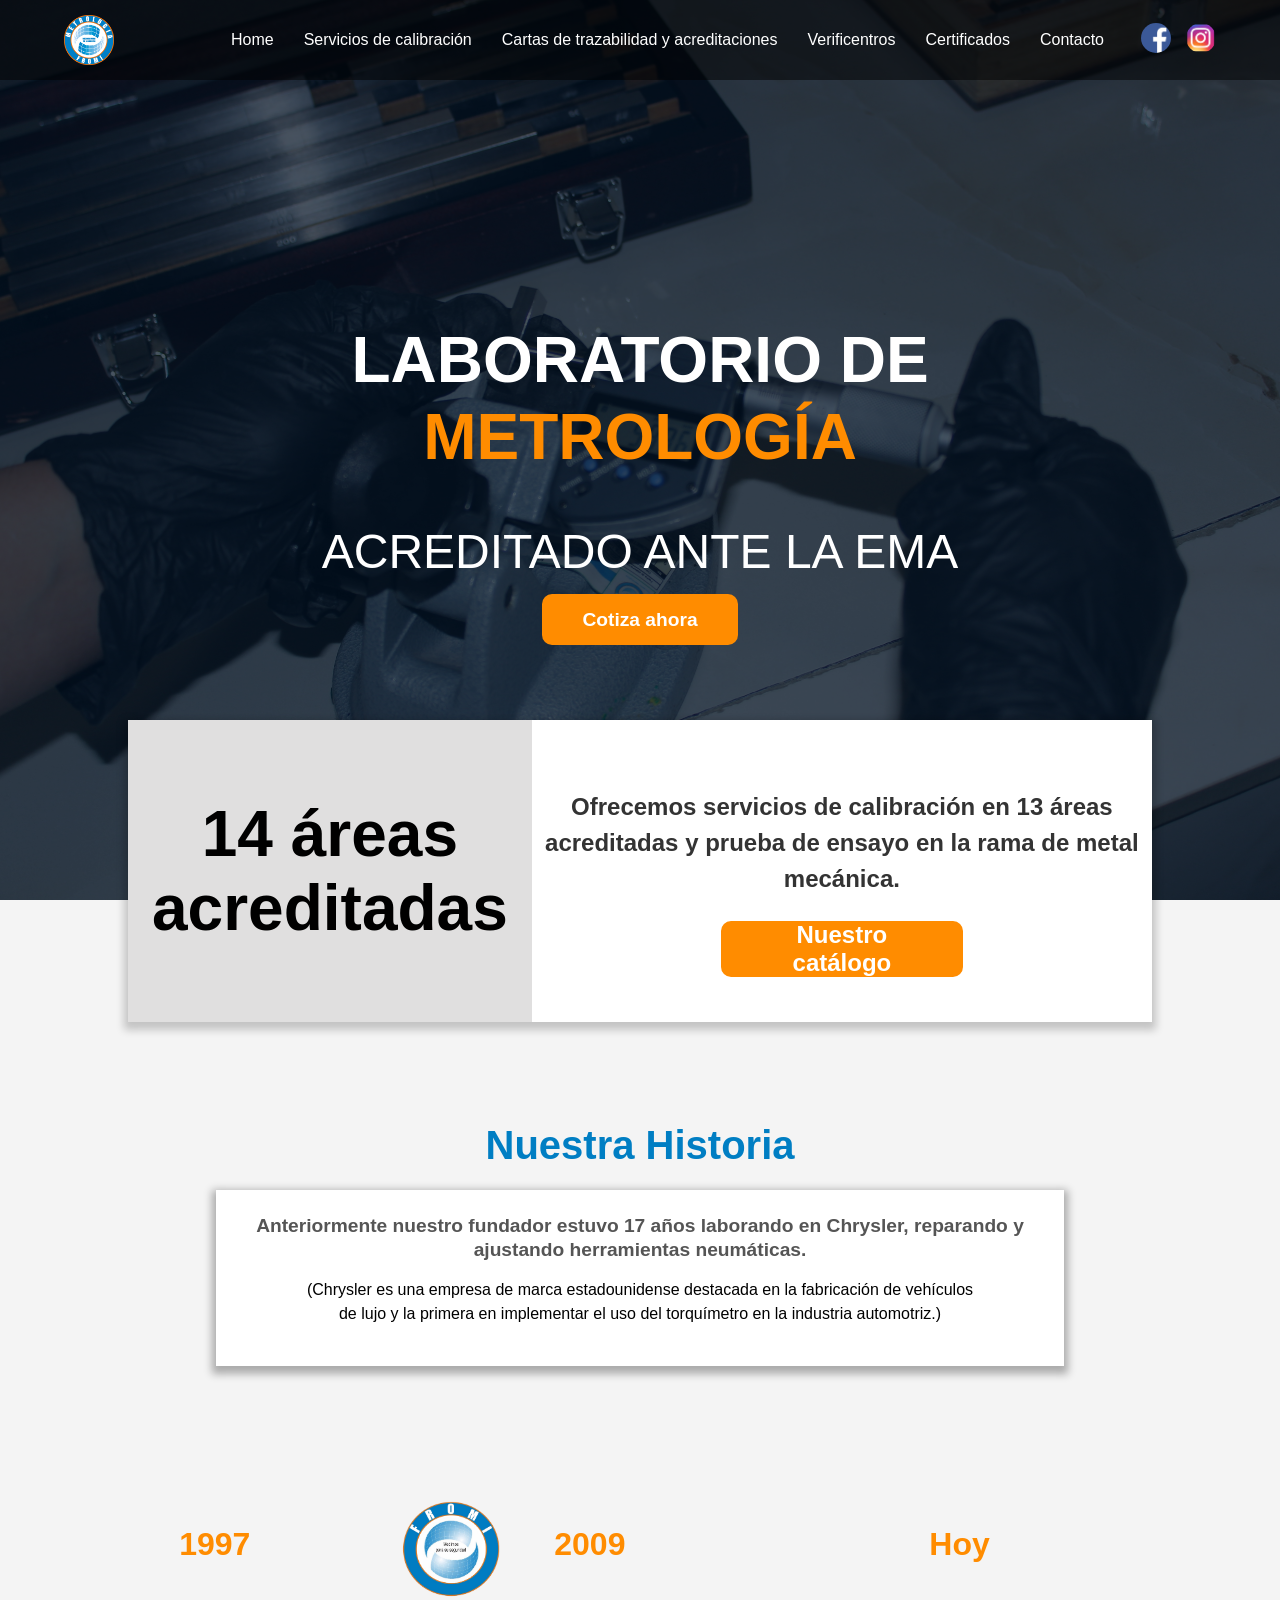
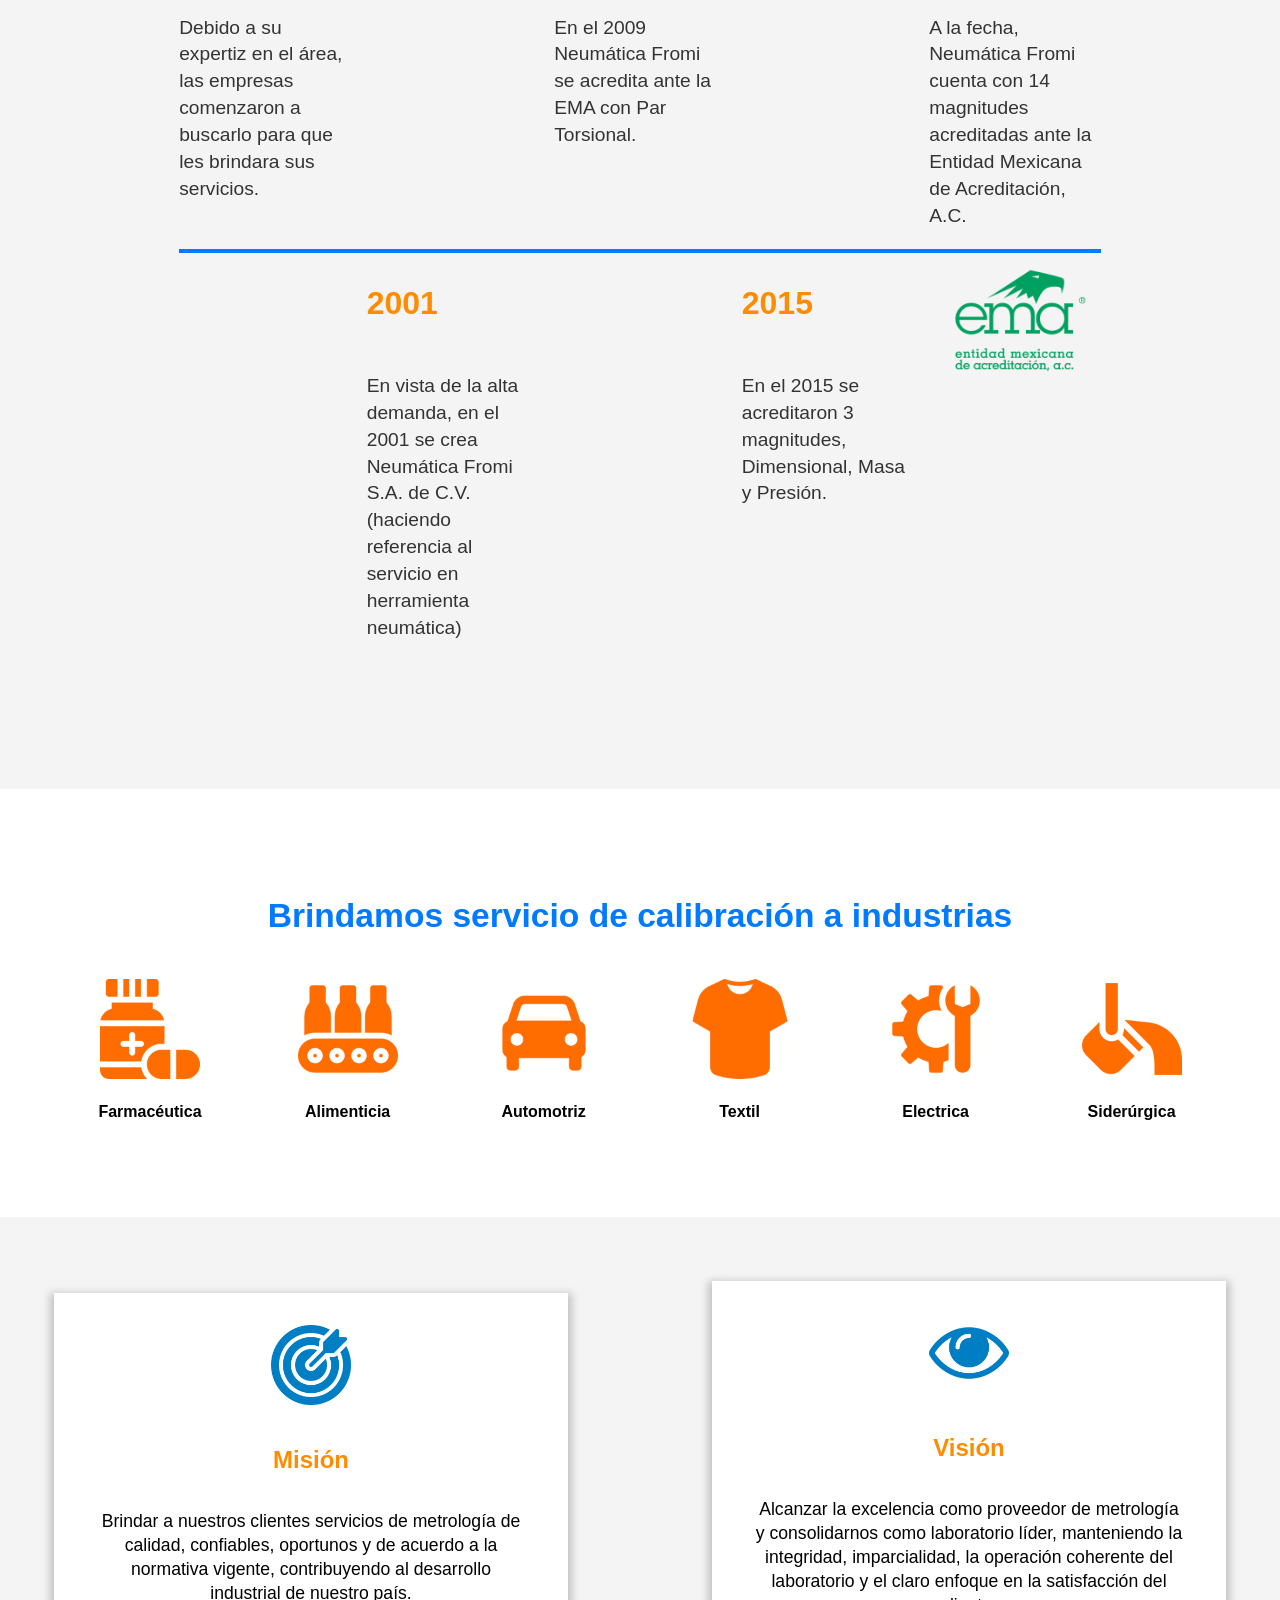
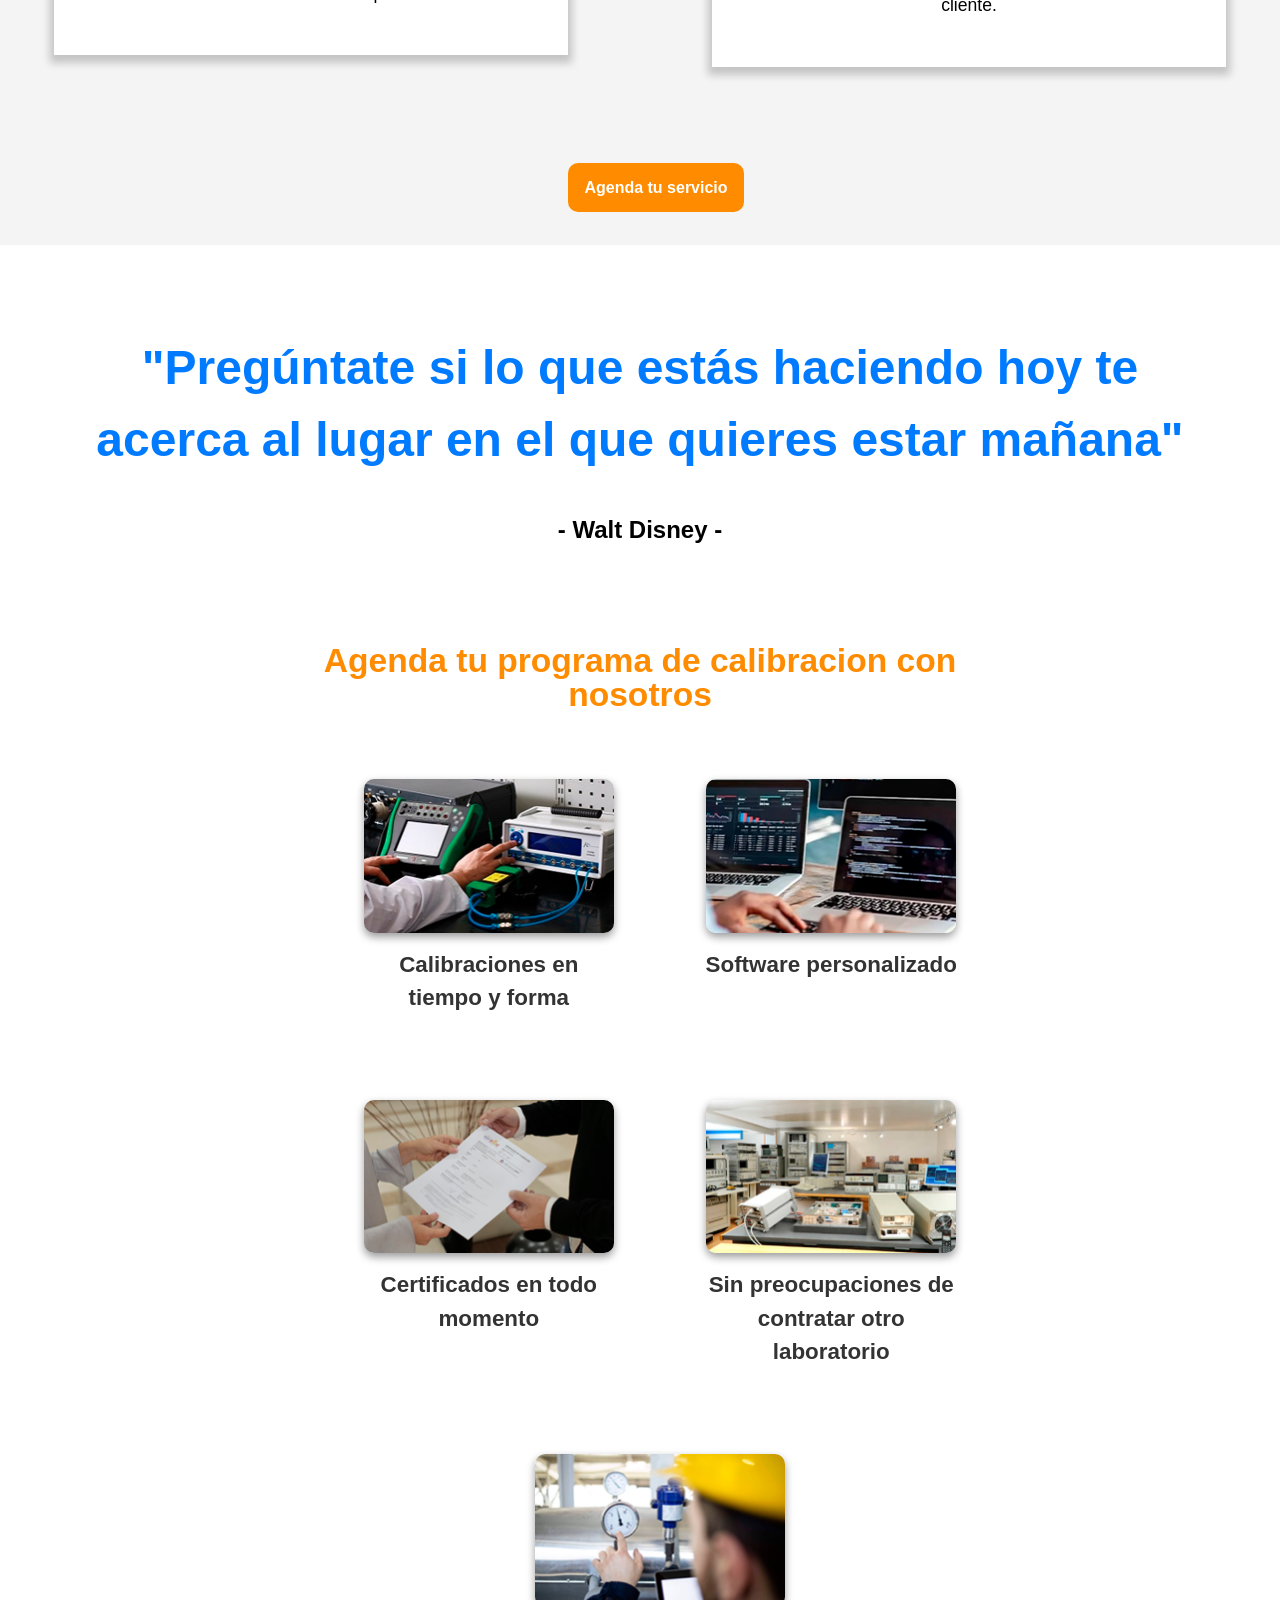
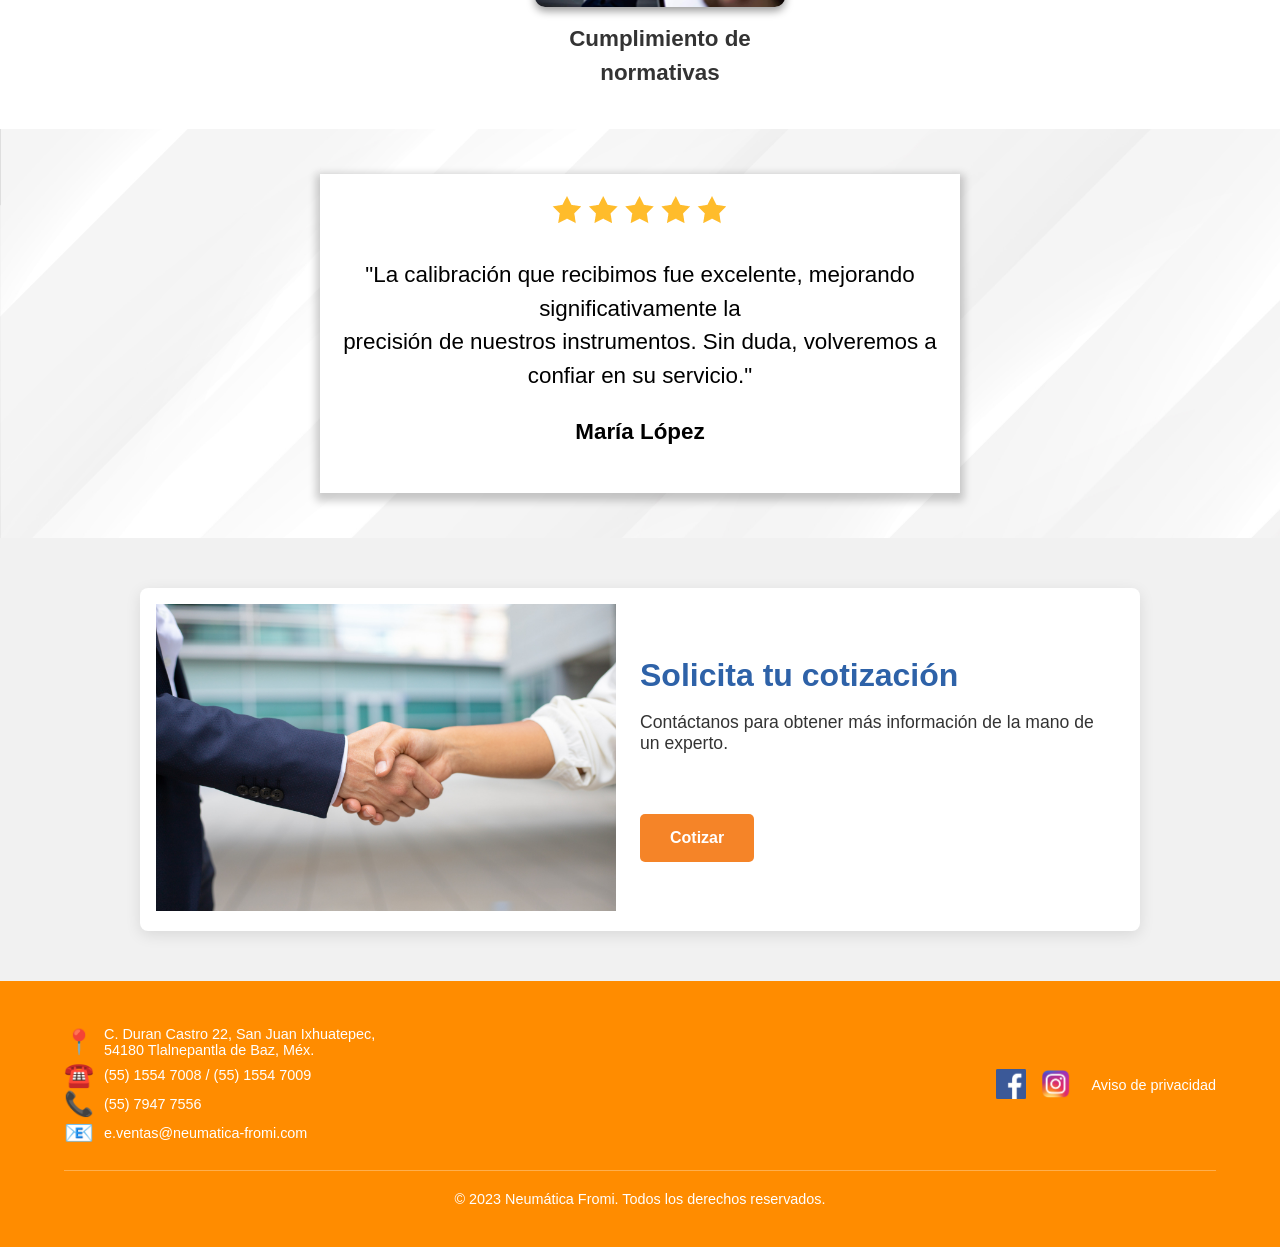
==== commit fc834d2c: "Se añadió script y se inició diseño responsivo" ====
--- a/HTML/index.html
+++ b/HTML/index.html
@@ -209,12 +209,11 @@
 
     <section class="lema-section">
       <div class="lema-container">
-        <img src="" alt="" />
         <h2>
           "Pregúntate si lo que estás haciendo hoy te <br />
           acerca al lugar en el que quieres estar mañana." <br />
-         <p> <i> - Walt Disney - </i></p>
         </h2>
+        <p></p>
       </div>
     </section>
 
@@ -293,5 +292,6 @@
         © 2023 Neumática Fromi. Todos los derechos reservados.
       </div>
     </footer>
+    <script src="/JS/main.js"></script>
   </body>
 </html>
--- a/CSS/index.css
+++ b/CSS/index.css
@@ -50,6 +50,7 @@
   text-decoration: none;
   font-weight: 400;
   transition: color 0.3s ease;
+  padding: 1em 0;
 }
 
 .nav-menu li a:hover {
@@ -114,7 +115,7 @@
 }
 
 .hero h1 {
-  font-size: 5em;
+  font-size: clamp(1em, 5vw, 5em);
   margin-bottom: 10px;
   line-height: 1.2;
   font-weight: 700;
@@ -180,9 +181,6 @@
   text-align: center;
 }
 
-.accreditations-box h2 {
-}
-
 .catalog-box {
   background-color: #fff;
   text-align: center;
@@ -353,6 +351,7 @@
 .servicios-container-text {
   color: #007bff;
   font-size: 1.4em;
+  text-align: center;
 }
 
 .servicio-item {
@@ -479,11 +478,12 @@
 }
 
 .lema-section {
-  background-color: url("/resources/fondoimagenlema.png");
+  background: linear-gradient(rgb(226, 225, 225, 0.92)),
+    url(/resources/fondoimagenlema.png);
 }
 
 .lema-container {
-  padding: 2em 0;
+  padding: 3em;
   text-align: center;
   color: black;
   font-weight: bold;
@@ -496,13 +496,10 @@
 }
 
 .lema-container p {
-  color: black;
-}
-
-.lema-container i {
-  color: black;
-  font-size: 0.5em;
-}
+  font-size: 1.5em;
+  color: black;
+}
+
 .comentarios-section {
   background-image: url("/resources/textura.png");
 }
@@ -544,6 +541,7 @@
   width: 50%;
   text-align: center;
   font-size: 1.4em;
+  line-height: 1.5em;
 }
 
 .programa-calibracion-imgtext-container {
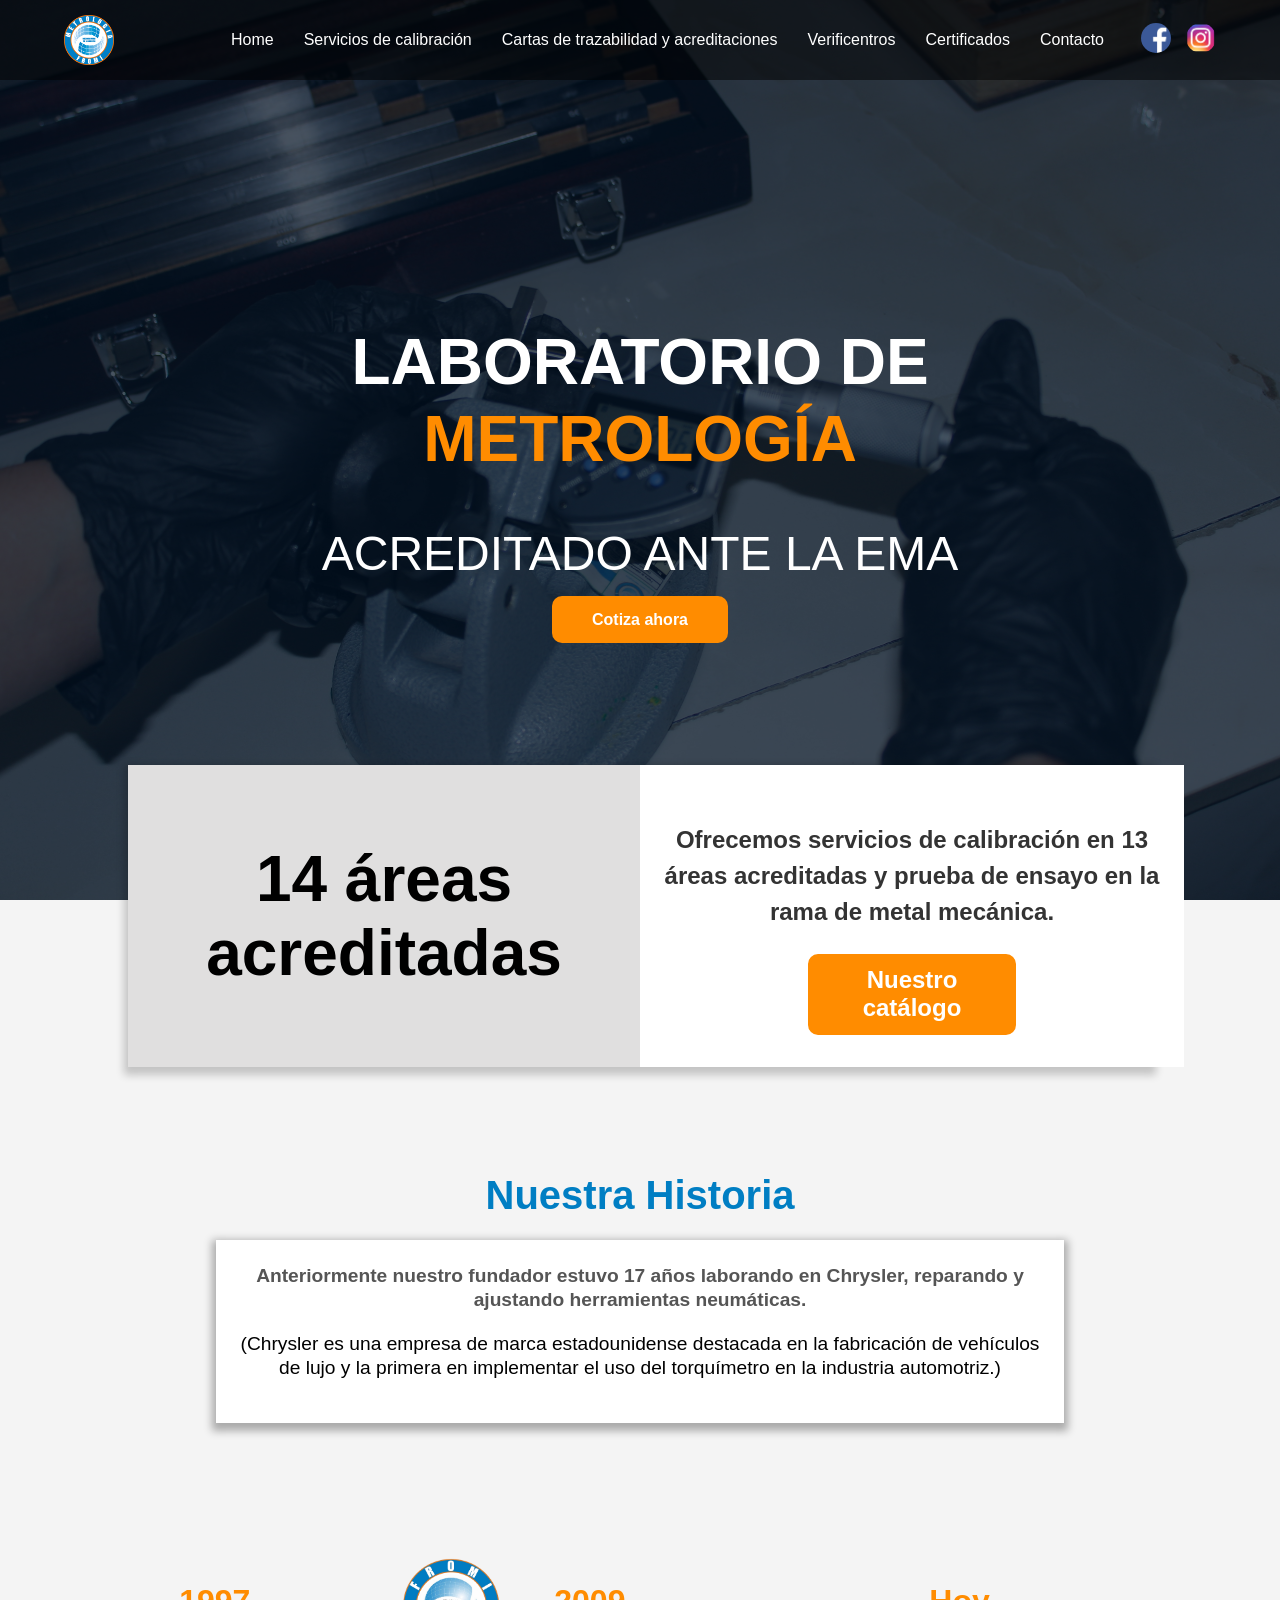
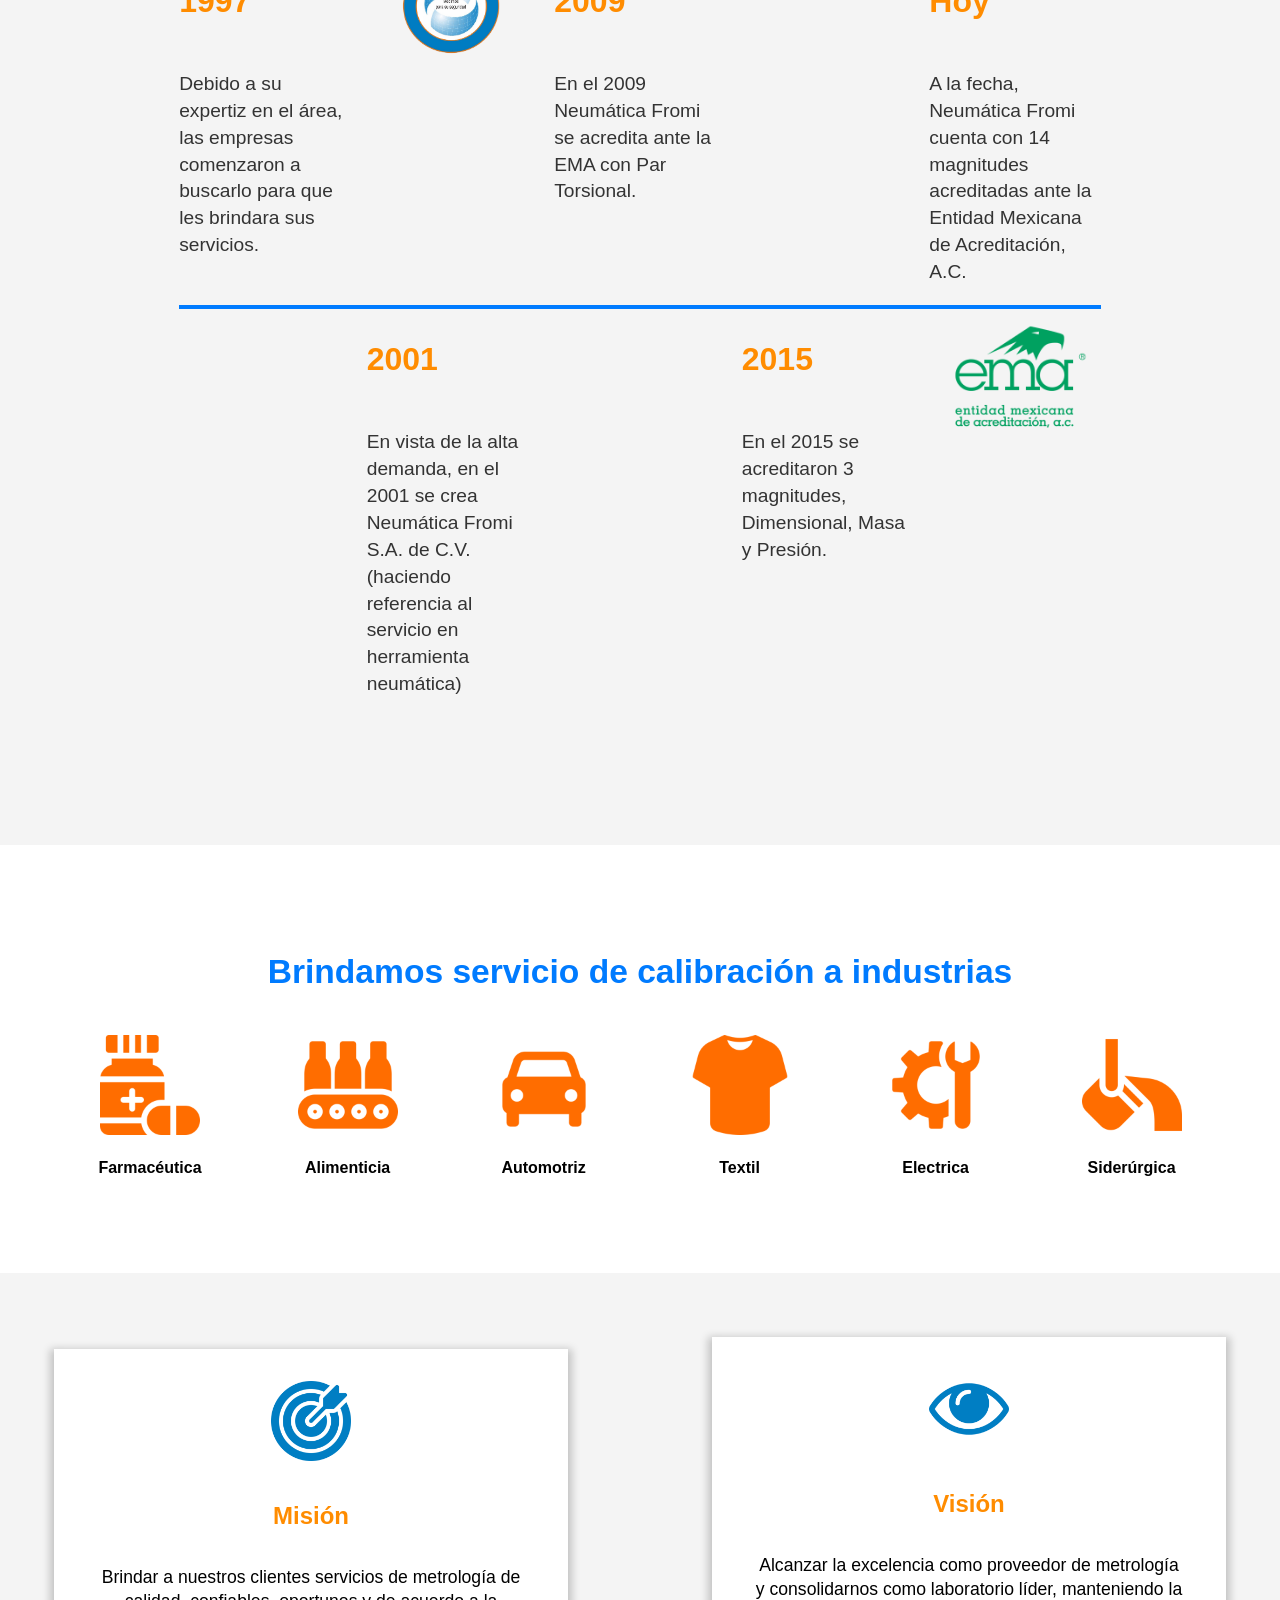
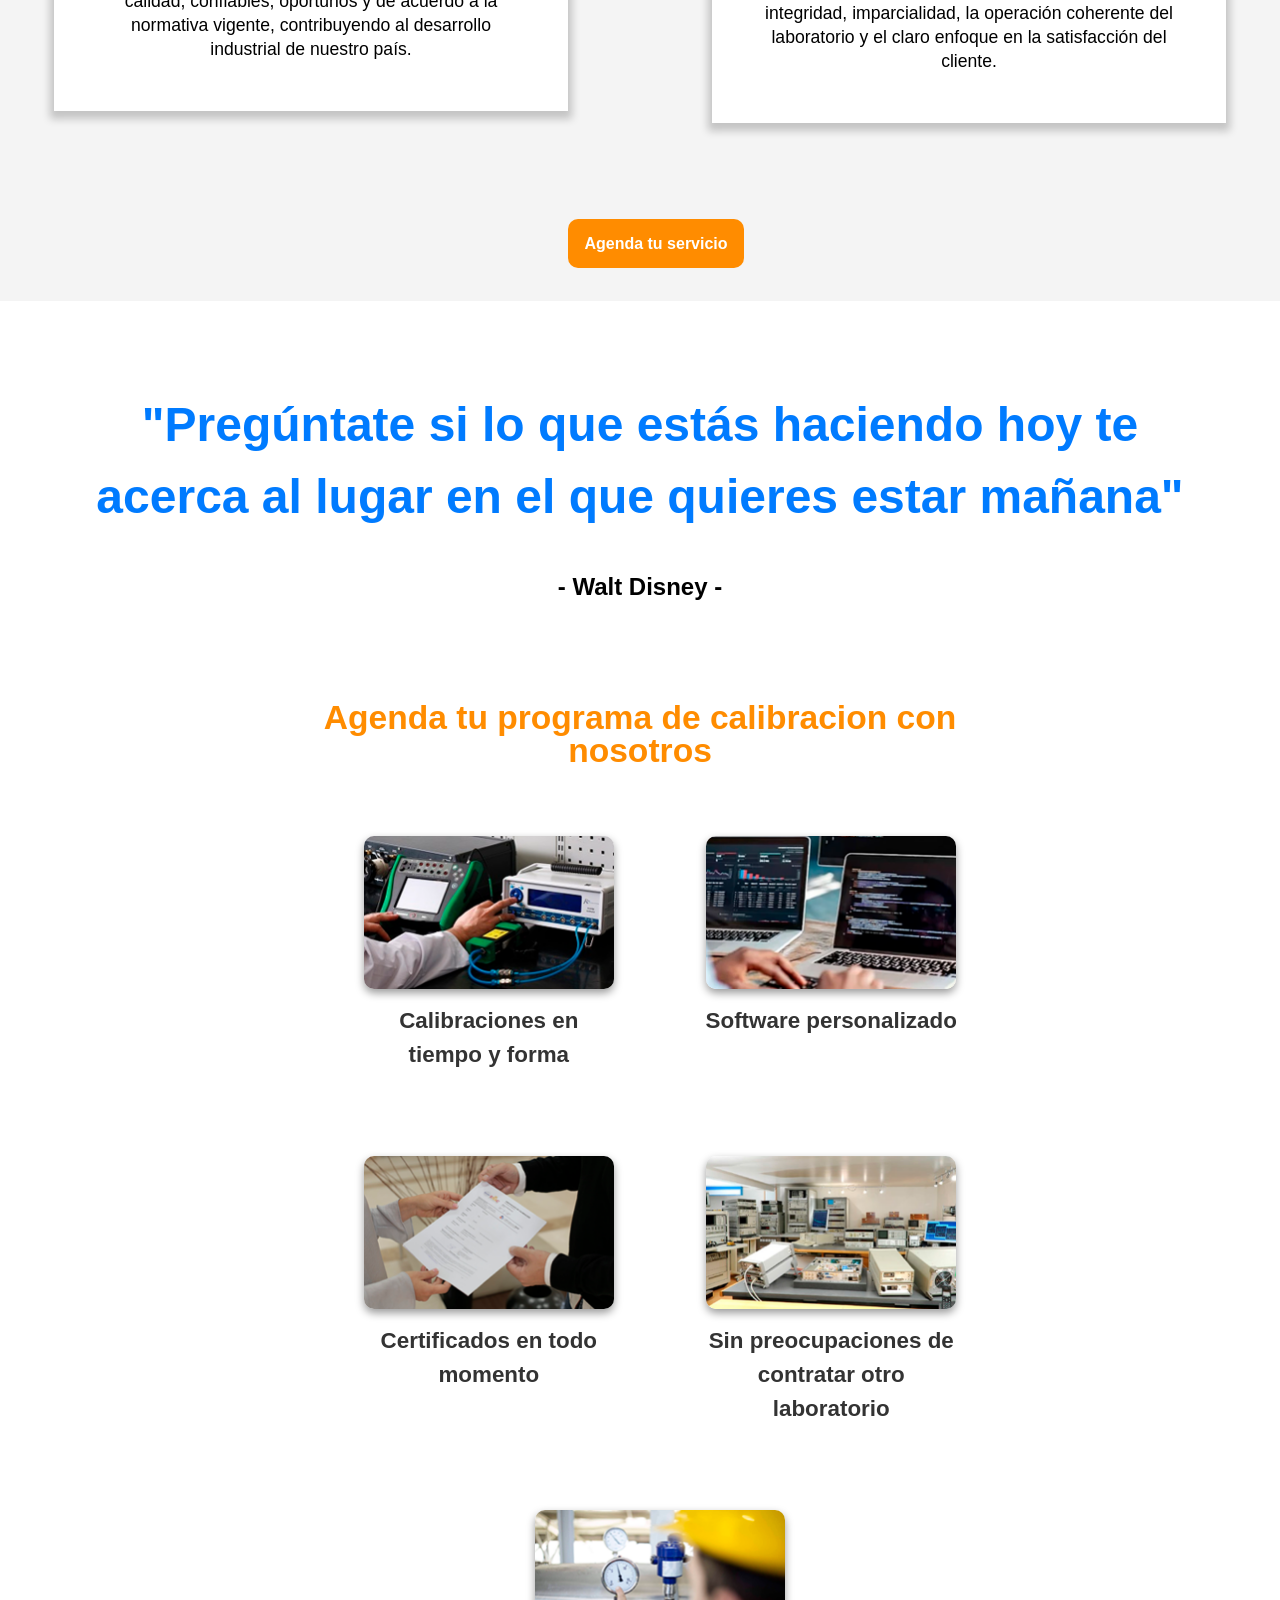
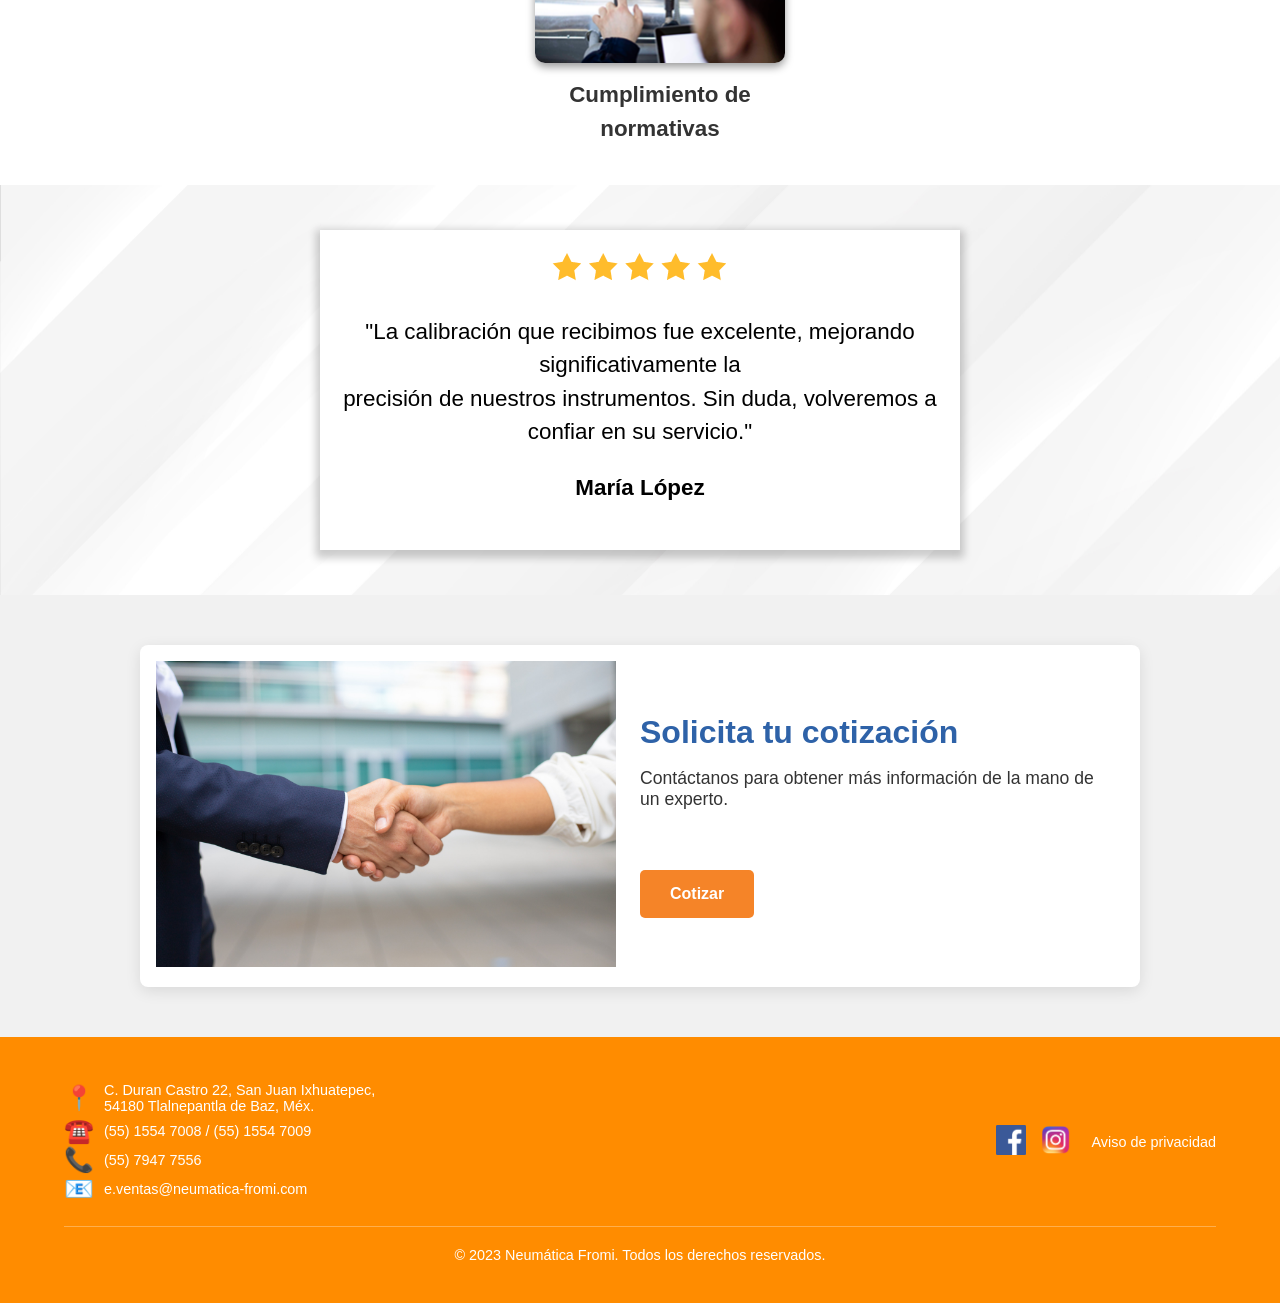
==== commit ed1c0ac6: "." ====
--- a/HTML/index.html
+++ b/HTML/index.html
@@ -29,7 +29,7 @@
           <li><a href="#">Cartas de trazabilidad y acreditaciones</a></li>
           <li><a href="#">Verificentros</a></li>
           <li><a href="#">Certificados</a></li>
-          <li><a href="#">Contacto</a></li>
+          <li><a href="Contacto.html">Contacto</a></li>
         </ul>
       </nav>
       <div class="social-icons">
--- a/CSS/index.css
+++ b/CSS/index.css
@@ -7,6 +7,14 @@
   --card-border: #cccccc;
   --orange-btn: #f58428;
 }
+html,
+body {
+  margin: 0;
+  padding: 0;
+  box-sizing: border-box;
+  overflow-x: hidden;
+}
+
 body {
   font-family: "Montserrat", sans-serif;
   margin: 0;
@@ -126,7 +134,7 @@
 }
 
 .hero p {
-  font-size: 3em;
+  font-size: clamp(1em, 5vw, 3em);
   margin-bottom: 30px;
 }
 
@@ -136,9 +144,9 @@
   padding: 15px 40px;
   text-decoration: none;
   border-radius: 10px;
-  font-size: 1.2em;
+  font-size: clamp (0.5em, 5vw, 1.2em);
   transition: background-color 0.3s ease;
-  font-weight: 700;
+  font-weight: bold;
 }
 
 .btn-quote:hover {
@@ -147,15 +155,13 @@
   border: 2px solid #ff8c00;
 }
 
-/* Ambos contenedores hijos de el siguiente tenian que estar posicionados con z-index y el 
-padre con position absolute, hero position relative*/
 .accreditations-container {
   display: grid;
-  grid-template-columns: 1fr 2fr;
+  grid-template-columns: 1fr 1fr;
   width: 80%;
   height: auto;
   position: absolute;
-  top: 80%;
+  top: 85%;
   left: 50%;
   transform: translateX(-50%);
   margin: auto;
@@ -176,7 +182,7 @@
 }
 
 .accreditations-box h2 {
-  font-size: 4em;
+  font-size: clamp(1em, 5vw, 4em);
   font-weight: 700;
   text-align: center;
 }
@@ -190,11 +196,12 @@
   align-items: center;
   height: auto;
   width: 100%;
+  padding: 1em;
 }
 
 .catalog-box p {
   color: #333;
-  font-size: 1.5em;
+  font-size: clamp(0.1em, 5vw, 1.5em);
   line-height: 1.5;
   font-weight: bold;
 }
@@ -217,7 +224,8 @@
 
 .catalog-box a {
   justify-content: center;
-  font-size: 1.5em;
+  font-size: clamp(0.3em, 5vw, 1.5em);
+  padding: 1em;
 }
 
 .btn-catalog:hover {
@@ -226,7 +234,7 @@
 }
 
 .history-section {
-  padding: 200px 20px 0 20px;
+  padding: 250px 20px 0 20px;
   background-color: rgb(244, 244, 244);
   text-align: center;
 }
@@ -248,13 +256,13 @@
 }
 
 .history-section h2 {
-  font-size: 2.5em;
+  font-size: clamp(1.5em, 5vw, 2.5em);
   font-weight: 700;
   color: rgb(0, 126, 195);
 }
 
 .history-intro {
-  font-size: 1.2em;
+  font-size: clamp(0.2em, 5vw, 1.2em);
   color: #555;
   max-width: 800px;
   margin: 0 auto 10px;
@@ -264,6 +272,7 @@
 .history-sub-intro {
   font-style: normal;
   color: black;
+  font-size: clamp(0.2em, 5vw, 1.2em);
 }
 
 /* Estilos de la línea de tiempo */
@@ -766,3 +775,10 @@
     margin: 10px 0;
   }
 }
+
+@media (max-width: 534px) {
+  .accreditations-container {
+    display: grid;
+    grid-template-columns: 1fr;
+  }
+}
